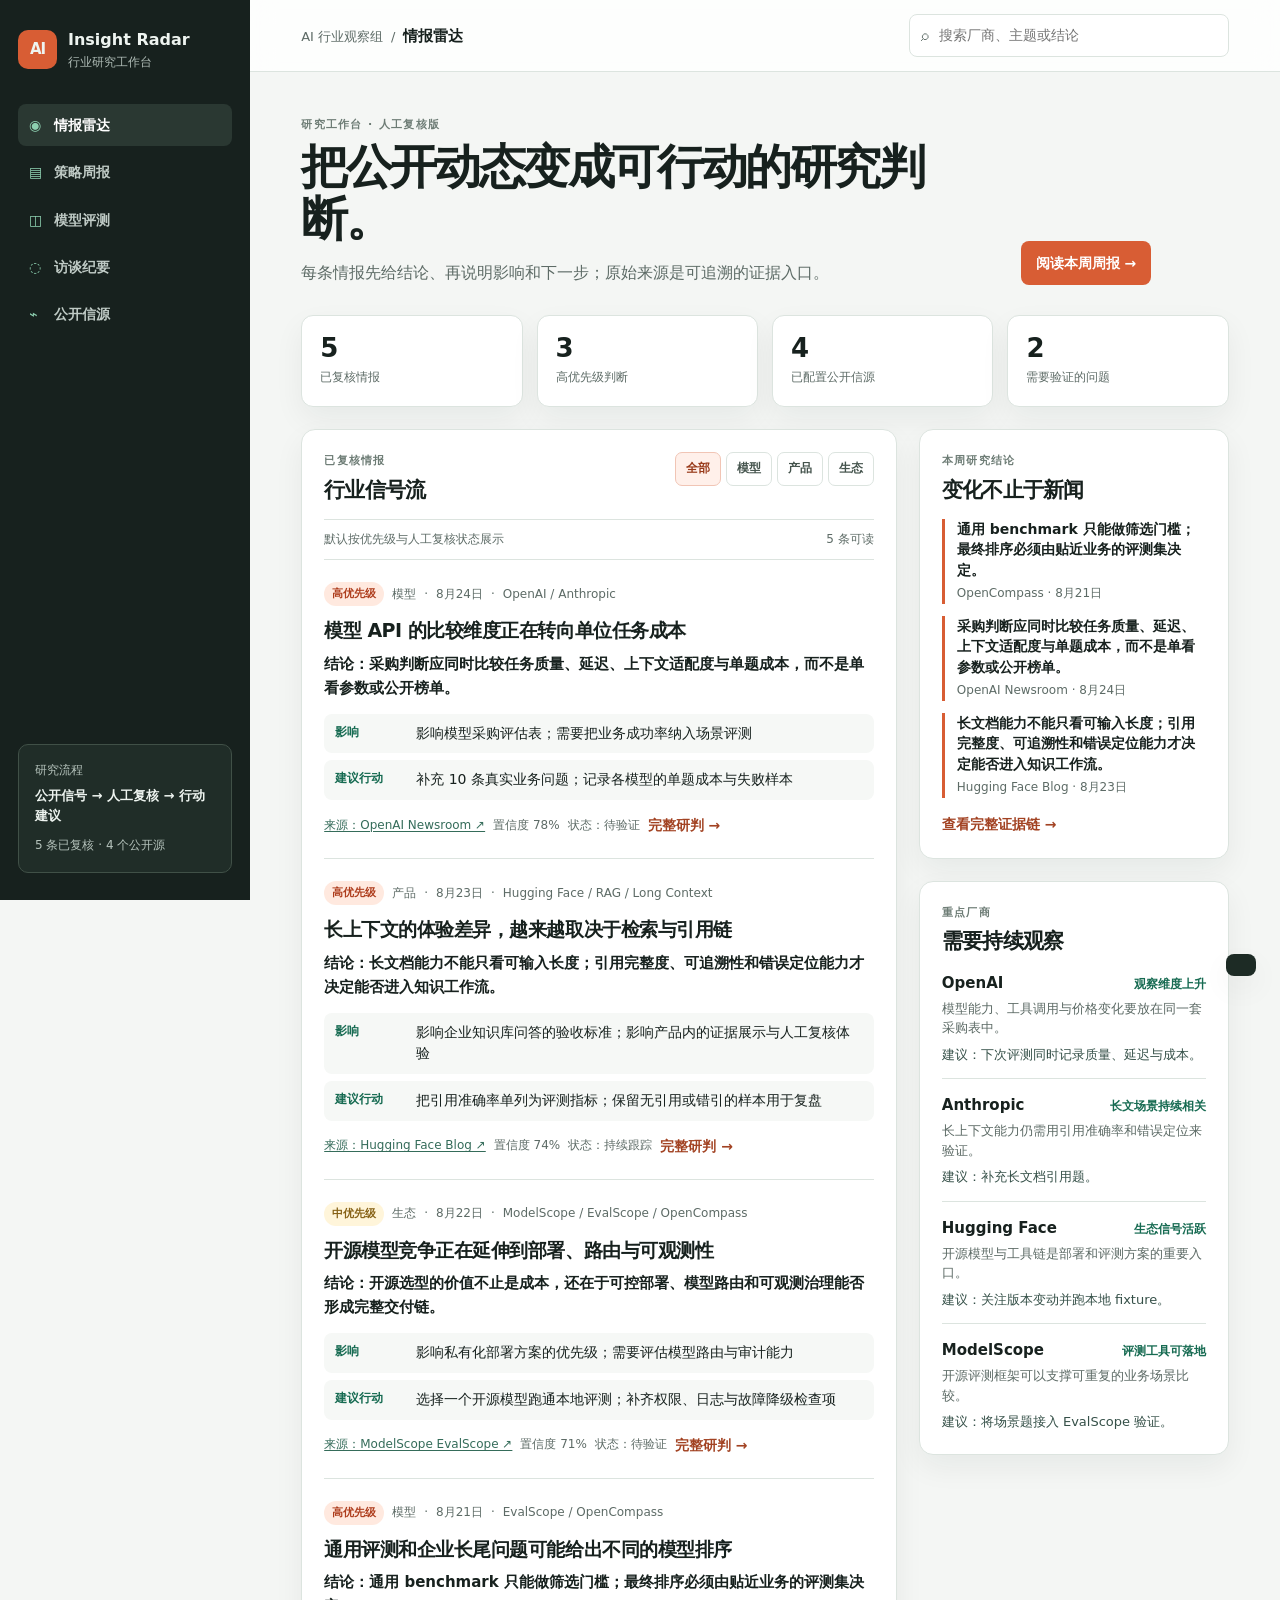
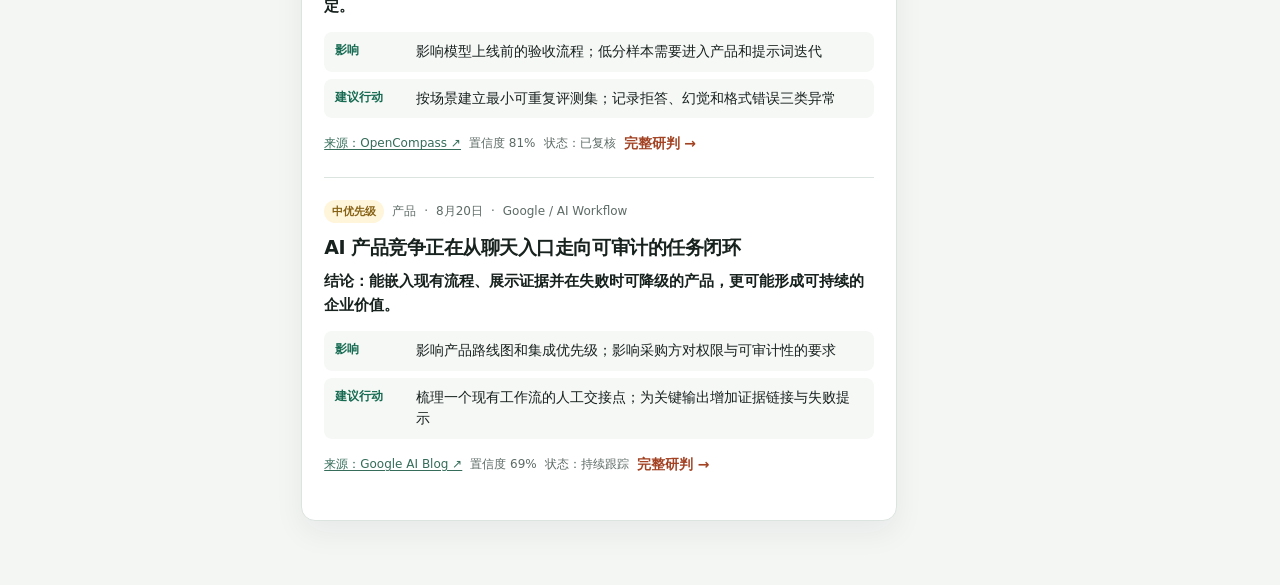
==== index.html @ 72984b54 "feat: add budget-capped DeepSeek evaluation pipeline" ====
<!doctype html>
<html lang="zh-CN">
  <head>
    <meta charset="UTF-8" />
    <meta name="viewport" content="width=device-width, initial-scale=1.0" />
    <meta name="description" content="AI Insight Radar：可追溯的 AI 行业研究工作台" />
    <title>AI Insight Radar · 研究工作台</title>
    <link rel="stylesheet" href="styles.css" />
  </head>
  <body>
    <div class="shell">
      <aside class="sidebar" aria-label="工作台导航">
        <a class="brand" href="#radar"><span class="brand-mark">AI</span><span><strong>Insight Radar</strong><small>行业研究工作台</small></span></a>
        <nav>
          <a class="nav-link is-active" href="#radar" data-view="radar"><span>◉</span>情报雷达</a>
          <a class="nav-link" href="#report" data-view="report"><span>▤</span>策略周报</a>
          <a class="nav-link" href="#eval" data-view="eval"><span>◫</span>模型评测</a>
          <a class="nav-link" href="#interview" data-view="interview"><span>◌</span>访谈纪要</a>
          <a class="nav-link" href="#sources" data-view="sources"><span>⌁</span>公开信源</a>
        </nav>
        <section class="pipeline-card"><p>研究流程</p><strong>公开信号 → 人工复核 → 行动建议</strong><span id="pipeline-status">读取本地数据中…</span></section>
      </aside>
      <main>
        <header class="topbar"><div><span class="muted">AI 行业观察组</span><span class="dot">/</span><strong id="crumb">情报雷达</strong></div><label class="search"><span>⌕</span><input id="global-search" type="search" placeholder="搜索厂商、主题或结论" /></label></header>
        <section class="view is-visible" id="radar-view">
          <div class="hero"><div><p class="eyebrow">研究工作台 · 人工复核版</p><h1>把公开动态变成可行动的研究判断。</h1><p class="lead">每条情报先给结论、再说明影响和下一步；原始来源是可追溯的证据入口。</p></div><a class="button primary" href="#report" data-view="report">阅读本周周报 <span>→</span></a></div>
          <div class="metrics" id="metrics" aria-label="情报概览"></div>
          <div class="workbench"><section class="panel signal-panel"><div class="panel-heading signal-heading"><div><p class="eyebrow">已复核情报</p><h2>行业信号流</h2></div><div class="filters" id="filters" aria-label="情报分类筛选"><button class="filter is-selected" data-filter="全部">全部</button><button class="filter" data-filter="模型">模型</button><button class="filter" data-filter="产品">产品</button><button class="filter" data-filter="生态">生态</button></div></div><div class="list-context"><span>默认按优先级与人工复核状态展示</span><span id="signal-count"></span></div><div id="signal-list" class="signal-list" aria-live="polite"></div></section><aside class="rail"><section class="panel"><div class="panel-heading"><div><p class="eyebrow">本周研究结论</p><h2>变化不止于新闻</h2></div></div><div id="weekly-preview" class="weekly-preview"></div><a class="text-link" href="#report" data-view="report">查看完整证据链 →</a></section><section class="panel"><div class="panel-heading"><div><p class="eyebrow">重点厂商</p><h2>需要持续观察</h2></div></div><div id="vendor-list" class="vendor-list"></div></section></aside></div>
        </section>
        <section class="view" id="report-view"><div class="page-title"><p class="eyebrow">策略周报 · 自动从已复核信号生成</p><h1>AI 行业策略周报</h1><p class="lead">结论、证据和下周行动严格对应；这不是自动发布的新闻摘要。</p></div><div class="report-layout"><article class="panel report-main"><div class="panel-heading"><div><p class="eyebrow">三个核心判断</p><h2>本周需要做的取舍</h2></div></div><div id="report-judgements"></div></article><aside class="report-side"><section class="panel"><p class="eyebrow">下周行动清单</p><ul class="check-list" id="report-actions"></ul></section><section class="panel"><p class="eyebrow">数据边界</p><p class="body-copy">仅保留公开页面的标题、日期、链接和必要短摘要；正式判断必须由人工复核。</p><a class="text-link" href="#sources" data-view="sources">查看信源与刷新方法 →</a></section></aside></div></section>
        <section class="view" id="eval-view"><div class="page-title"><p class="eyebrow">真实 API 评测台</p><h1>用公开场景比较质量、延迟和成本</h1><p class="lead">同一厂商的模型/思考配置比较；每个指标都来自可复跑的 DeepSeek API 运行，而不是排行榜。</p></div><div class="notice" id="eval-notice"><strong>尚未运行真实评测</strong><span>评测只在本机读取 <code>DEEPSEEK_API_KEY</code>；不会上传或保存 Key。</span></div><section class="panel table-panel"><div class="panel-heading"><div><p class="eyebrow" id="eval-run-meta">公开合成题 · 30 题 · 3 组配置</p><h2>DeepSeek 配置比较</h2></div><span class="tag neutral">人工复核待完成</span></div><div class="table-wrap"><table><thead><tr><th>配置</th><th>质量</th><th>引用命中</th><th>JSON 合法</th><th>延迟 p50 / p95</th><th>成本</th><th>失败率</th></tr></thead><tbody id="eval-body"></tbody></table></div></section></section>
        <section class="view" id="interview-view"><div class="page-title"><p class="eyebrow">访谈纪要</p><h1>把授权转写整理成可验证的观点</h1><p class="lead">本页为结构化模板，不包含或伪造真实专家访谈。</p></div><section class="panel interview-template"><div class="notice"><strong>模拟输入</strong><span>以下内容只演示字段结构；真实访谈须取得授权并保留原始转写。</span></div><div class="note-grid"><div><p class="eyebrow">背景</p><h2>企业 AI 采购决策：从能力比较到交付确定性</h2><p class="body-copy">访谈对象、时间与原文在正式使用时必须可追溯。</p></div><div><p class="eyebrow">关键观点</p><ul><li>把数据治理、权限审计与模型能力一起评估。</li><li>用可复现的业务评测替代一次性演示。</li></ul></div><div><p class="eyebrow">待验证问题</p><ul><li>长尾问题的人工兜底率是多少？</li><li>不同模型路由后的成本变化如何？</li></ul></div><div><p class="eyebrow">行动项</p><ul class="check-list"><li>补充 10 条已授权业务问题</li><li>记录异常样本与人工判断</li></ul></div></div></section></section>
        <section class="view" id="sources-view"><div class="page-title"><p class="eyebrow">无密钥公开信源</p><h1>来源不是装饰，是研究证据。</h1><p class="lead">手动运行采集脚本后，条目先进入待复核收件箱，不会自动变成结论。</p></div><div class="notice"><strong>人工复核流程</strong><span>sources.json → inbox.json → 事实核对与补充结论 → signals.json</span></div><div id="source-catalog" class="source-grid"></div><section class="panel source-howto"><p class="eyebrow">手动刷新</p><code>python scripts/collect_public_sources.py</code><p class="body-copy">脚本只读取 RSS/Atom 公开元数据；网络或个别来源失败时会保留已有收件箱并生成报告。</p></section></section>
      </main>
    </div>
    <div class="toast" id="toast" role="status" aria-live="polite"></div>
    <script src="app.js"></script>
  </body>
</html>
---- styles.css ----
:root{--ink:#17211e;--muted:#5d6b66;--line:#dce4df;--page:#f4f6f4;--card:#fff;--accent:#d85d34;--accent-soft:#fff0ea;--green:#176b52;--green-soft:#e8f5ef;--shadow:0 12px 30px rgba(25,39,31,.06)}
*{box-sizing:border-box}html{scroll-behavior:smooth}body{margin:0;color:var(--ink);background:var(--page);font-family:Inter,"Microsoft YaHei",system-ui,sans-serif;font-size:15px;line-height:1.6}.shell{min-height:100vh;display:grid;grid-template-columns:250px minmax(0,1fr)}.sidebar{background:#17211e;color:#eef4f0;padding:27px 18px;display:flex;flex-direction:column;gap:32px;position:sticky;top:0;height:100vh}.brand{display:flex;align-items:center;gap:11px;color:inherit;text-decoration:none}.brand-mark{width:39px;height:39px;display:grid;place-items:center;border-radius:10px;background:var(--accent);font-weight:800;letter-spacing:-1px}.brand strong,.brand small{display:block}.brand strong{font-size:16px}.brand small{font-size:12px;color:#aebbb5}.sidebar nav{display:grid;gap:5px}.nav-link{color:#bfcac5;text-decoration:none;border-radius:8px;padding:10px 11px;font-size:14px;font-weight:650}.nav-link span{display:inline-block;width:25px;color:#8dd0b0}.nav-link:hover,.nav-link.is-active{color:#fff;background:#2a3832}.pipeline-card{margin-top:auto;padding:16px;border:1px solid #405047;border-radius:10px;background:#202d28}.pipeline-card p,.pipeline-card span{margin:0;color:#b5c3bc;font-size:12px}.pipeline-card strong{display:block;font-size:13px;line-height:1.55;margin:6px 0}.topbar{height:72px;padding:0 clamp(22px,4vw,58px);border-bottom:1px solid var(--line);background:rgba(255,255,255,.82);backdrop-filter:blur(12px);display:flex;justify-content:space-between;align-items:center;gap:20px;position:sticky;top:0;z-index:5}.muted,.dot{font-size:13px;color:var(--muted)}.dot{padding:0 8px}.search{display:flex;align-items:center;gap:8px;width:min(320px,42vw);padding:8px 11px;border:1px solid var(--line);border-radius:8px;background:#fff;color:var(--muted)}.search input{border:0;outline:0;width:100%;font:inherit;font-size:14px}.view{display:none;max-width:1440px;padding:44px clamp(22px,4vw,58px) 64px;margin:auto}.view.is-visible{display:block}.hero,.page-title{max-width:850px}.hero{display:flex;justify-content:space-between;align-items:end;gap:28px;margin-bottom:30px}.eyebrow{font-size:11px;font-weight:800;letter-spacing:.12em;text-transform:uppercase;color:#6d7c75;margin:0 0 7px}.hero h1,.page-title h1{margin:0;letter-spacing:-.055em;font-size:clamp(30px,4vw,47px);line-height:1.12}.lead{color:var(--muted);font-size:16px;margin:14px 0 0;max-width:720px}.button{white-space:nowrap;padding:11px 15px;border-radius:8px;font-size:14px;font-weight:750;text-decoration:none}.primary{color:#fff;background:var(--accent)}.metrics{display:grid;grid-template-columns:repeat(4,1fr);gap:14px;margin-bottom:22px}.metric{padding:18px;background:var(--card);border:1px solid var(--line);border-radius:12px;box-shadow:var(--shadow)}.metric strong{display:block;font-size:26px;line-height:1.15;letter-spacing:-.05em}.metric span{font-size:12px;color:var(--muted)}.workbench{display:grid;grid-template-columns:minmax(0,1.55fr) minmax(310px,.75fr);gap:22px}.panel{background:var(--card);border:1px solid var(--line);border-radius:14px;box-shadow:var(--shadow);padding:22px}.panel-heading{display:flex;justify-content:space-between;align-items:flex-start;gap:14px;margin-bottom:16px}.panel-heading h2{font-size:21px;line-height:1.25;letter-spacing:-.035em;margin:0}.filters{display:flex;gap:5px;flex-wrap:wrap}.filter{cursor:pointer;border:1px solid var(--line);background:#fff;color:#44534c;border-radius:7px;padding:6px 10px;font:inherit;font-size:12px;font-weight:700}.filter.is-selected{color:#993b1b;background:var(--accent-soft);border-color:#f1c5b5}.list-context{display:flex;justify-content:space-between;gap:12px;border-top:1px solid var(--line);border-bottom:1px solid var(--line);padding:10px 0;color:var(--muted);font-size:12px}.signal-list{display:grid}.signal{padding:22px 0;border-bottom:1px solid var(--line)}.signal:last-child{border-bottom:0}.signal-top,.signal-footer{display:flex;align-items:center;flex-wrap:wrap;gap:8px;font-size:12px;color:var(--muted)}.signal h3{font-size:19px;line-height:1.4;letter-spacing:-.025em;margin:11px 0 8px}.signal h3 a{color:inherit;text-decoration:none}.signal h3 a:hover,.text-link:hover{color:var(--accent)}.signal-conclusion{font-weight:700;font-size:15px;margin:0 0 14px}.signal-detail-row{display:grid;grid-template-columns:72px 1fr;gap:9px;padding:9px 11px;margin:7px 0;border-radius:8px;background:#f6f8f6;font-size:14px;line-height:1.55}.signal-detail-row strong{font-size:12px;color:var(--green)}.signal-footer{margin-top:14px}.source-link{color:#356c5a;text-decoration:underline;text-underline-offset:2px}.tag{border-radius:999px;padding:3px 8px;font-size:11px;font-weight:750}.high{background:#ffe9df;color:#ae3d1d}.medium{background:#fff5da;color:#866115}.low{background:#e9f3ee;color:#356c5a}.neutral{background:#edf0ef;color:#53615b}.rail{display:grid;gap:22px;align-content:start}.weekly-preview{display:grid;gap:12px;margin-bottom:14px}.weekly-preview article{padding-left:12px;border-left:3px solid var(--accent)}.weekly-preview strong{display:block;font-size:14px;line-height:1.45}.weekly-preview span{font-size:12px;color:var(--muted)}.text-link{font-size:14px;font-weight:700;color:#a24222;text-decoration:none}.vendor-list{display:grid;gap:14px}.vendor{padding-bottom:14px;border-bottom:1px solid var(--line)}.vendor:last-child{border-bottom:0;padding-bottom:0}.vendor-top{display:flex;align-items:baseline;justify-content:space-between;gap:12px}.vendor strong{font-size:15px}.vendor .trend{font-size:12px;color:var(--green);font-weight:750}.vendor p{font-size:13px;color:var(--muted);margin:4px 0 7px;line-height:1.5}.vendor .action{font-size:13px;color:#355048;margin:0}.report-layout{display:grid;grid-template-columns:minmax(0,1.4fr) minmax(280px,.6fr);gap:22px;margin-top:28px}.report-side{display:grid;gap:22px;align-content:start}.judgement{padding:19px 0;border-bottom:1px solid var(--line)}.judgement:last-child{border-bottom:0}.judgement h3{font-size:18px;margin:0 0 6px;line-height:1.4}.judgement p{margin:0 0 10px;color:#45534d}.evidence{font-size:12px;color:var(--muted)}.evidence a{color:#356c5a}.notice{margin:26px 0;padding:13px 15px;background:#fff6e9;border:1px solid #f0ddb8;border-radius:9px;font-size:14px;color:#5f502d;display:flex;gap:10px;flex-wrap:wrap}.notice strong{color:#8b5c17}.table-panel{margin-top:26px}.table-wrap{overflow:auto}table{border-collapse:collapse;width:100%;min-width:720px;font-size:14px}th,td{text-align:left;padding:13px 10px;border-bottom:1px solid var(--line)}th{color:var(--muted);font-size:12px}.recommendation{font-size:12px;font-weight:750;color:#356c5a}.interview-template{margin-top:28px}.note-grid{display:grid;grid-template-columns:repeat(2,1fr);gap:20px}.note-grid>div{padding:10px 0}.note-grid h2{font-size:20px;line-height:1.35;margin:0}.note-grid ul{margin:0;padding-left:20px;font-size:14px}.source-grid{display:grid;grid-template-columns:repeat(3,1fr);gap:16px;margin-top:26px}.source-card h2{font-size:18px;margin:0 0 4px}.source-card p{font-size:14px;color:var(--muted);margin:0 0 12px}.source-card a{font-size:13px}.source-howto{margin-top:18px}.source-howto code{display:block;padding:12px;border-radius:7px;color:#d75f36;background:#1e2b26;font-size:13px;overflow:auto}.body-copy{font-size:14px;color:var(--muted)}.check-list{padding:0;margin:0;list-style:none}.check-list li{padding:9px 0 9px 24px;border-bottom:1px solid var(--line);font-size:14px}.check-list li:before{content:"✓";color:var(--green);font-weight:900;margin-left:-24px;margin-right:10px}.empty{padding:34px 5px;text-align:center;color:var(--muted)}.toast{position:fixed;right:24px;bottom:24px;transform:translateY(100px);transition:.2s;background:#1d2b25;color:#fff;padding:11px 15px;border-radius:8px;font-size:14px;box-shadow:var(--shadow)}.toast.is-visible{transform:none}
@media(max-width:1000px){.shell{grid-template-columns:205px minmax(0,1fr)}.workbench,.report-layout{grid-template-columns:1fr}.rail{grid-template-columns:repeat(2,1fr)}.source-grid{grid-template-columns:repeat(2,1fr)}}
@media(max-width:720px){.shell{display:block}.sidebar{height:auto;position:static;padding:16px;gap:15px}.sidebar nav{display:flex;overflow:auto;gap:5px}.nav-link{white-space:nowrap;padding:8px 9px}.pipeline-card{display:none}.topbar{height:auto;padding:12px 16px;align-items:flex-start;flex-direction:column;gap:9px}.search{width:100%}.view{padding:30px 16px 42px}.hero{display:block}.hero .button{display:inline-block;margin-top:20px}.metrics{grid-template-columns:repeat(2,1fr)}.metric{padding:14px}.workbench{gap:16px}.panel{padding:17px}.rail{grid-template-columns:1fr;gap:16px}.signal-detail-row{grid-template-columns:62px 1fr}.signal h3{font-size:18px}.source-grid,.note-grid{grid-template-columns:1fr}.report-layout{gap:16px}.panel-heading{display:block}.filters{margin-top:12px}.list-context{align-items:flex-start}.page-title h1{font-size:32px}}
.detail-page{max-width:940px;margin:auto;padding:46px 24px 70px}.detail-card{margin-top:20px;padding:clamp(22px,5vw,48px);background:#fff;border:1px solid var(--line);border-radius:16px;box-shadow:var(--shadow)}.detail-top{display:flex;gap:10px;align-items:center;flex-wrap:wrap;color:var(--muted);font-size:13px}.detail-card h1{font-size:clamp(30px,5vw,48px);letter-spacing:-.055em;line-height:1.15;margin:12px 0 32px}.detail-card h2{font-size:18px;margin:28px 0 7px}.detail-card p{font-size:15px}.detail-conclusion{font-size:18px!important;font-weight:750;line-height:1.7}.detail-grid{display:grid;grid-template-columns:1fr 1fr;gap:25px}.detail-card ul{padding-left:20px}.detail-card li{margin:7px 0}.evidence-list{display:grid;gap:10px}.evidence-list article{padding:12px;border-radius:8px;background:#f6f8f6}.evidence-list a{font-weight:750;color:#356c5a}.evidence-list p,.source-note{margin:5px 0 0!important;color:var(--muted);font-size:13px!important}.detail-nav{display:flex;justify-content:space-between;gap:12px;margin-top:20px}.detail-nav .button{background:#fff;color:#43524c;border:1px solid var(--line)}
@media(max-width:720px){.detail-page{padding:30px 16px 42px}.detail-grid{grid-template-columns:1fr}.detail-card h1{font-size:32px}}
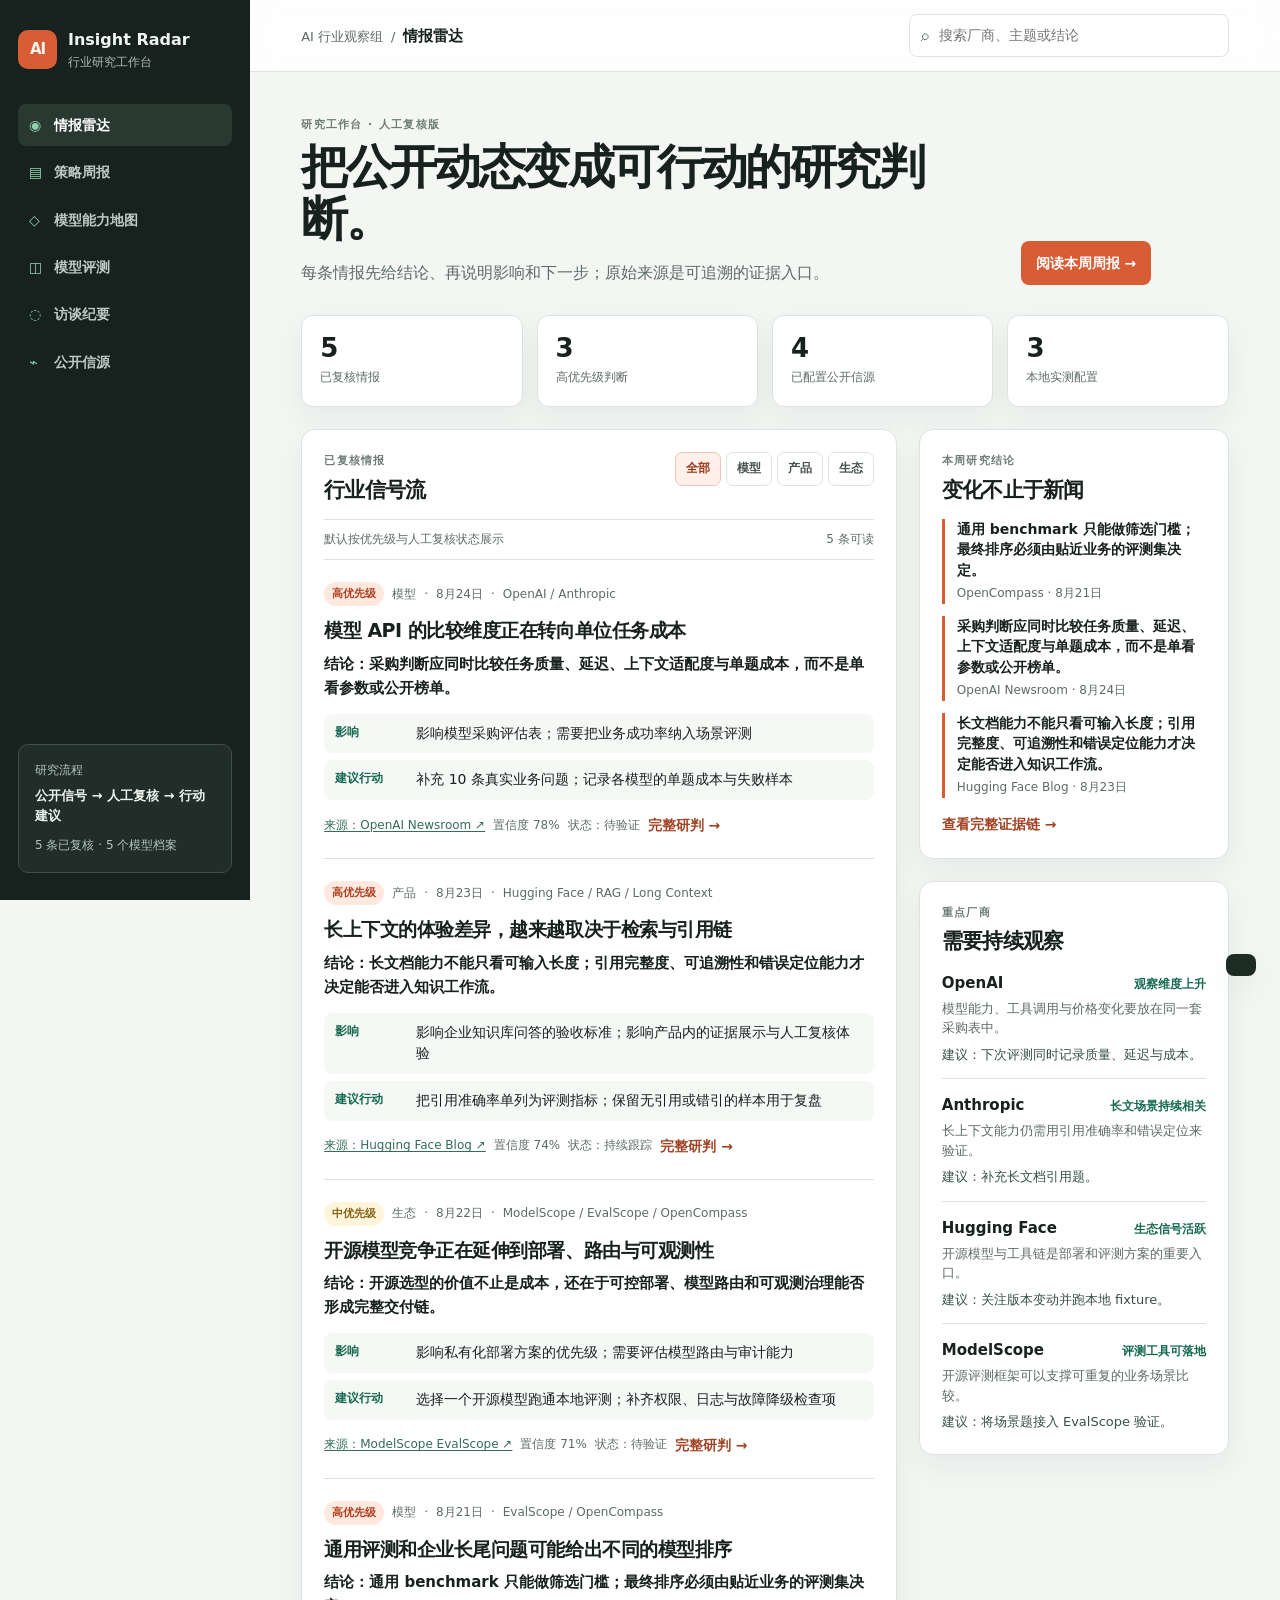
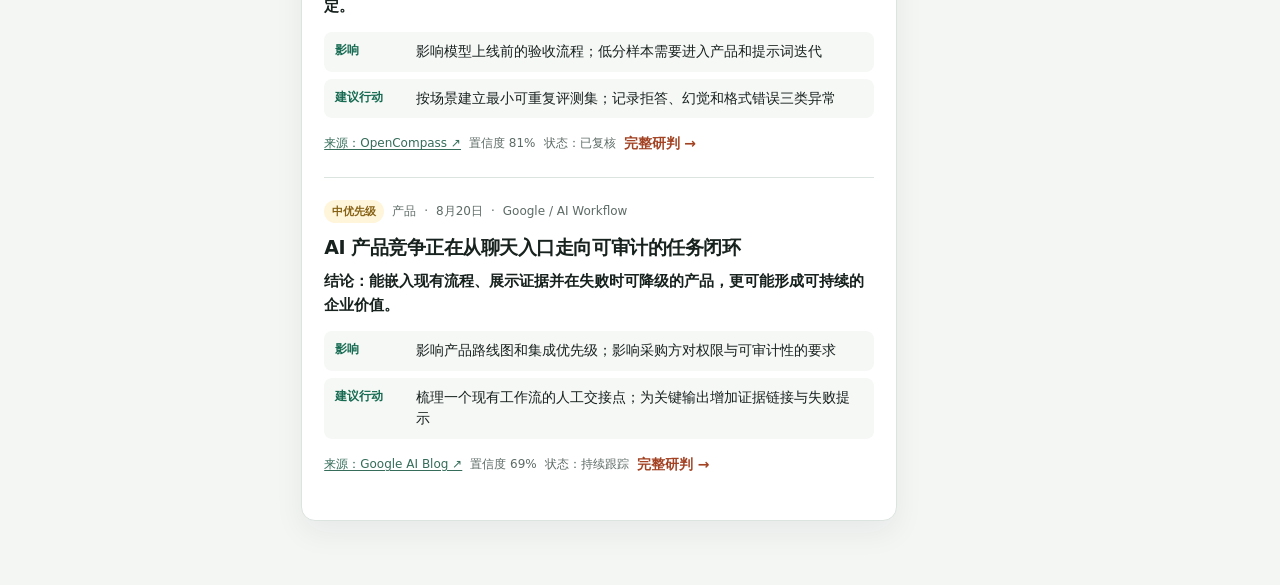
==== commit bdc86e63: "feat: add model capability map and evidence layers" ====
--- a/index.html
+++ b/index.html
@@ -14,6 +14,7 @@
         <nav>
           <a class="nav-link is-active" href="#radar" data-view="radar"><span>◉</span>情报雷达</a>
           <a class="nav-link" href="#report" data-view="report"><span>▤</span>策略周报</a>
+          <a class="nav-link" href="#map" data-view="map"><span>◇</span>模型能力地图</a>
           <a class="nav-link" href="#eval" data-view="eval"><span>◫</span>模型评测</a>
           <a class="nav-link" href="#interview" data-view="interview"><span>◌</span>访谈纪要</a>
           <a class="nav-link" href="#sources" data-view="sources"><span>⌁</span>公开信源</a>
@@ -27,8 +28,9 @@
           <div class="metrics" id="metrics" aria-label="情报概览"></div>
           <div class="workbench"><section class="panel signal-panel"><div class="panel-heading signal-heading"><div><p class="eyebrow">已复核情报</p><h2>行业信号流</h2></div><div class="filters" id="filters" aria-label="情报分类筛选"><button class="filter is-selected" data-filter="全部">全部</button><button class="filter" data-filter="模型">模型</button><button class="filter" data-filter="产品">产品</button><button class="filter" data-filter="生态">生态</button></div></div><div class="list-context"><span>默认按优先级与人工复核状态展示</span><span id="signal-count"></span></div><div id="signal-list" class="signal-list" aria-live="polite"></div></section><aside class="rail"><section class="panel"><div class="panel-heading"><div><p class="eyebrow">本周研究结论</p><h2>变化不止于新闻</h2></div></div><div id="weekly-preview" class="weekly-preview"></div><a class="text-link" href="#report" data-view="report">查看完整证据链 →</a></section><section class="panel"><div class="panel-heading"><div><p class="eyebrow">重点厂商</p><h2>需要持续观察</h2></div></div><div id="vendor-list" class="vendor-list"></div></section></aside></div>
         </section>
-        <section class="view" id="report-view"><div class="page-title"><p class="eyebrow">策略周报 · 自动从已复核信号生成</p><h1>AI 行业策略周报</h1><p class="lead">结论、证据和下周行动严格对应；这不是自动发布的新闻摘要。</p></div><div class="report-layout"><article class="panel report-main"><div class="panel-heading"><div><p class="eyebrow">三个核心判断</p><h2>本周需要做的取舍</h2></div></div><div id="report-judgements"></div></article><aside class="report-side"><section class="panel"><p class="eyebrow">下周行动清单</p><ul class="check-list" id="report-actions"></ul></section><section class="panel"><p class="eyebrow">数据边界</p><p class="body-copy">仅保留公开页面的标题、日期、链接和必要短摘要；正式判断必须由人工复核。</p><a class="text-link" href="#sources" data-view="sources">查看信源与刷新方法 →</a></section></aside></div></section>
-        <section class="view" id="eval-view"><div class="page-title"><p class="eyebrow">真实 API 评测台</p><h1>用公开场景比较质量、延迟和成本</h1><p class="lead">同一厂商的模型/思考配置比较；每个指标都来自可复跑的 DeepSeek API 运行，而不是排行榜。</p></div><div class="notice" id="eval-notice"><strong>尚未运行真实评测</strong><span>评测只在本机读取 <code>DEEPSEEK_API_KEY</code>；不会上传或保存 Key。</span></div><section class="panel table-panel"><div class="panel-heading"><div><p class="eyebrow" id="eval-run-meta">公开合成题 · 30 题 · 3 组配置</p><h2>DeepSeek 配置比较</h2></div><span class="tag neutral">人工复核待完成</span></div><div class="table-wrap"><table><thead><tr><th>配置</th><th>质量</th><th>引用命中</th><th>JSON 合法</th><th>延迟 p50 / p95</th><th>成本</th><th>失败率</th></tr></thead><tbody id="eval-body"></tbody></table></div></section></section>
+        <section class="view" id="report-view"><div class="page-title"><p class="eyebrow">策略周报 · 自动从已复核信号生成</p><h1>AI 行业策略周报</h1><p class="lead">结论、证据和下周行动严格对应；这不是自动发布的新闻摘要。</p></div><div class="report-layout"><article class="panel report-main"><div class="panel-heading"><div><p class="eyebrow">三个核心判断</p><h2>本周需要做的取舍</h2></div></div><div id="report-judgements"></div></article><aside class="report-side"><section class="panel"><p class="eyebrow">模型观察</p><div id="model-observation" class="model-observation"></div><a class="text-link" href="#map" data-view="map">查看能力地图 →</a></section><section class="panel"><p class="eyebrow">下周行动清单</p><ul class="check-list" id="report-actions"></ul></section><section class="panel"><p class="eyebrow">数据边界</p><p class="body-copy">仅保留公开页面的标题、日期、链接和必要短摘要；正式判断必须由人工复核。</p><a class="text-link" href="#sources" data-view="sources">查看信源与刷新方法 →</a></section></aside></div></section>
+        <section class="view" id="map-view"><div class="page-title"><p class="eyebrow">模型能力地图 · 双层证据</p><h1>先区分证据，再比较模型。</h1><p class="lead">本地实测与公开资料不进入同一排行榜：前者回答“在这套场景中表现如何”，后者回答“厂商公开定位是什么”。</p></div><div class="notice"><strong>证据边界</strong><span>深色“本地实测”标签来自本项目真实 API 运行；“官方资料”仅作能力定位，未在本项目复测。</span></div><section class="panel map-filter-panel"><div class="panel-heading"><div><p class="eyebrow">筛选模型档案</p><h2>国内外模型与证据层</h2></div></div><div class="map-filters" id="model-filters"><div><span>地区</span><button class="filter is-selected" data-model-region="全部">全部</button><button class="filter" data-model-region="国内">国内</button><button class="filter" data-model-region="海外">海外</button></div><div><span>证据</span><button class="filter is-selected" data-evidence-filter="全部">全部</button><button class="filter" data-evidence-filter="local">本地实测</button><button class="filter" data-evidence-filter="official">官方资料</button></div></div><div id="model-cards" class="model-cards" aria-live="polite"></div></section><section class="map-grid"><article class="panel"><div class="panel-heading"><div><p class="eyebrow">本地实测 · 可直接比较</p><h2>业务场景对比</h2></div><span class="tag neutral">同题集、同运行边界</span></div><div class="table-wrap"><table><thead><tr><th>配置</th><th>知识问答</th><th>长文总结</th><th>结构化抽取</th><th>延迟 P50/P95</th><th>成本</th><th>建议使用场景</th></tr></thead><tbody id="scenario-compare"></tbody></table></div></article><aside class="panel"><p class="eyebrow">体验差距分析</p><h2>从指标定位体验问题</h2><div id="gap-analysis" class="gap-analysis"></div></aside></section><section class="map-grid review-grid"><article class="panel"><div class="panel-heading"><div><p class="eyebrow">人工抽样复核</p><h2>模型样本检查队列</h2></div><span class="tag neutral" id="model-review-status">待复核</span></div><p class="body-copy">每个样本需记录事实性、完整性、引用正确性、结构化可用性和问题类型；不保存模型思考过程。</p><div id="model-review-list" class="review-list"></div></article><aside class="panel"><p class="eyebrow">后端接入路线</p><h2>不复制源码，保留可替换接口</h2><p class="body-copy">EvalScope 可作为 OpenAI 兼容 API 的标准评测/性能后端；Promptfoo 预留给后续 Agent/RAG 回归测试。</p><a class="text-link" href="https://github.com/modelscope/evalscope" target="_blank" rel="noreferrer">EvalScope · Apache-2.0 ↗</a><br><a class="text-link" href="https://github.com/promptfoo/promptfoo" target="_blank" rel="noreferrer">Promptfoo · MIT ↗</a></aside></section></section>
+        <section class="view" id="eval-view"><div class="page-title"><p class="eyebrow">真实 API 评测台</p><h1>用公开场景比较质量、延迟和成本</h1><p class="lead">同一厂商的模型/思考配置比较；每个指标都来自可复跑的 DeepSeek API 运行，而不是排行榜。</p></div><div class="notice" id="eval-notice"><strong>尚未运行真实评测</strong><span>评测只在本机读取 <code>DEEPSEEK_API_KEY</code>；不会上传或保存 Key。</span></div><section class="panel table-panel"><div class="panel-heading"><div><p class="eyebrow" id="eval-run-meta">公开合成题 · 30 题 · 3 组配置</p><h2>DeepSeek 配置比较</h2></div><span class="tag neutral" id="eval-review-state">人工复核待完成</span></div><div class="table-wrap"><table><thead><tr><th>配置</th><th>质量</th><th>引用命中</th><th>JSON 合法</th><th>延迟 p50 / p95</th><th>成本</th><th>失败率</th></tr></thead><tbody id="eval-body"></tbody></table></div></section><section class="eval-followup" id="eval-followup" aria-live="polite"></section></section>
         <section class="view" id="interview-view"><div class="page-title"><p class="eyebrow">访谈纪要</p><h1>把授权转写整理成可验证的观点</h1><p class="lead">本页为结构化模板，不包含或伪造真实专家访谈。</p></div><section class="panel interview-template"><div class="notice"><strong>模拟输入</strong><span>以下内容只演示字段结构；真实访谈须取得授权并保留原始转写。</span></div><div class="note-grid"><div><p class="eyebrow">背景</p><h2>企业 AI 采购决策：从能力比较到交付确定性</h2><p class="body-copy">访谈对象、时间与原文在正式使用时必须可追溯。</p></div><div><p class="eyebrow">关键观点</p><ul><li>把数据治理、权限审计与模型能力一起评估。</li><li>用可复现的业务评测替代一次性演示。</li></ul></div><div><p class="eyebrow">待验证问题</p><ul><li>长尾问题的人工兜底率是多少？</li><li>不同模型路由后的成本变化如何？</li></ul></div><div><p class="eyebrow">行动项</p><ul class="check-list"><li>补充 10 条已授权业务问题</li><li>记录异常样本与人工判断</li></ul></div></div></section></section>
         <section class="view" id="sources-view"><div class="page-title"><p class="eyebrow">无密钥公开信源</p><h1>来源不是装饰，是研究证据。</h1><p class="lead">手动运行采集脚本后，条目先进入待复核收件箱，不会自动变成结论。</p></div><div class="notice"><strong>人工复核流程</strong><span>sources.json → inbox.json → 事实核对与补充结论 → signals.json</span></div><div id="source-catalog" class="source-grid"></div><section class="panel source-howto"><p class="eyebrow">手动刷新</p><code>python scripts/collect_public_sources.py</code><p class="body-copy">脚本只读取 RSS/Atom 公开元数据；网络或个别来源失败时会保留已有收件箱并生成报告。</p></section></section>
       </main>
--- a/styles.css
+++ b/styles.css
@@ -1,6 +1,10 @@
 :root{--ink:#17211e;--muted:#5d6b66;--line:#dce4df;--page:#f4f6f4;--card:#fff;--accent:#d85d34;--accent-soft:#fff0ea;--green:#176b52;--green-soft:#e8f5ef;--shadow:0 12px 30px rgba(25,39,31,.06)}
 *{box-sizing:border-box}html{scroll-behavior:smooth}body{margin:0;color:var(--ink);background:var(--page);font-family:Inter,"Microsoft YaHei",system-ui,sans-serif;font-size:15px;line-height:1.6}.shell{min-height:100vh;display:grid;grid-template-columns:250px minmax(0,1fr)}.sidebar{background:#17211e;color:#eef4f0;padding:27px 18px;display:flex;flex-direction:column;gap:32px;position:sticky;top:0;height:100vh}.brand{display:flex;align-items:center;gap:11px;color:inherit;text-decoration:none}.brand-mark{width:39px;height:39px;display:grid;place-items:center;border-radius:10px;background:var(--accent);font-weight:800;letter-spacing:-1px}.brand strong,.brand small{display:block}.brand strong{font-size:16px}.brand small{font-size:12px;color:#aebbb5}.sidebar nav{display:grid;gap:5px}.nav-link{color:#bfcac5;text-decoration:none;border-radius:8px;padding:10px 11px;font-size:14px;font-weight:650}.nav-link span{display:inline-block;width:25px;color:#8dd0b0}.nav-link:hover,.nav-link.is-active{color:#fff;background:#2a3832}.pipeline-card{margin-top:auto;padding:16px;border:1px solid #405047;border-radius:10px;background:#202d28}.pipeline-card p,.pipeline-card span{margin:0;color:#b5c3bc;font-size:12px}.pipeline-card strong{display:block;font-size:13px;line-height:1.55;margin:6px 0}.topbar{height:72px;padding:0 clamp(22px,4vw,58px);border-bottom:1px solid var(--line);background:rgba(255,255,255,.82);backdrop-filter:blur(12px);display:flex;justify-content:space-between;align-items:center;gap:20px;position:sticky;top:0;z-index:5}.muted,.dot{font-size:13px;color:var(--muted)}.dot{padding:0 8px}.search{display:flex;align-items:center;gap:8px;width:min(320px,42vw);padding:8px 11px;border:1px solid var(--line);border-radius:8px;background:#fff;color:var(--muted)}.search input{border:0;outline:0;width:100%;font:inherit;font-size:14px}.view{display:none;max-width:1440px;padding:44px clamp(22px,4vw,58px) 64px;margin:auto}.view.is-visible{display:block}.hero,.page-title{max-width:850px}.hero{display:flex;justify-content:space-between;align-items:end;gap:28px;margin-bottom:30px}.eyebrow{font-size:11px;font-weight:800;letter-spacing:.12em;text-transform:uppercase;color:#6d7c75;margin:0 0 7px}.hero h1,.page-title h1{margin:0;letter-spacing:-.055em;font-size:clamp(30px,4vw,47px);line-height:1.12}.lead{color:var(--muted);font-size:16px;margin:14px 0 0;max-width:720px}.button{white-space:nowrap;padding:11px 15px;border-radius:8px;font-size:14px;font-weight:750;text-decoration:none}.primary{color:#fff;background:var(--accent)}.metrics{display:grid;grid-template-columns:repeat(4,1fr);gap:14px;margin-bottom:22px}.metric{padding:18px;background:var(--card);border:1px solid var(--line);border-radius:12px;box-shadow:var(--shadow)}.metric strong{display:block;font-size:26px;line-height:1.15;letter-spacing:-.05em}.metric span{font-size:12px;color:var(--muted)}.workbench{display:grid;grid-template-columns:minmax(0,1.55fr) minmax(310px,.75fr);gap:22px}.panel{background:var(--card);border:1px solid var(--line);border-radius:14px;box-shadow:var(--shadow);padding:22px}.panel-heading{display:flex;justify-content:space-between;align-items:flex-start;gap:14px;margin-bottom:16px}.panel-heading h2{font-size:21px;line-height:1.25;letter-spacing:-.035em;margin:0}.filters{display:flex;gap:5px;flex-wrap:wrap}.filter{cursor:pointer;border:1px solid var(--line);background:#fff;color:#44534c;border-radius:7px;padding:6px 10px;font:inherit;font-size:12px;font-weight:700}.filter.is-selected{color:#993b1b;background:var(--accent-soft);border-color:#f1c5b5}.list-context{display:flex;justify-content:space-between;gap:12px;border-top:1px solid var(--line);border-bottom:1px solid var(--line);padding:10px 0;color:var(--muted);font-size:12px}.signal-list{display:grid}.signal{padding:22px 0;border-bottom:1px solid var(--line)}.signal:last-child{border-bottom:0}.signal-top,.signal-footer{display:flex;align-items:center;flex-wrap:wrap;gap:8px;font-size:12px;color:var(--muted)}.signal h3{font-size:19px;line-height:1.4;letter-spacing:-.025em;margin:11px 0 8px}.signal h3 a{color:inherit;text-decoration:none}.signal h3 a:hover,.text-link:hover{color:var(--accent)}.signal-conclusion{font-weight:700;font-size:15px;margin:0 0 14px}.signal-detail-row{display:grid;grid-template-columns:72px 1fr;gap:9px;padding:9px 11px;margin:7px 0;border-radius:8px;background:#f6f8f6;font-size:14px;line-height:1.55}.signal-detail-row strong{font-size:12px;color:var(--green)}.signal-footer{margin-top:14px}.source-link{color:#356c5a;text-decoration:underline;text-underline-offset:2px}.tag{border-radius:999px;padding:3px 8px;font-size:11px;font-weight:750}.high{background:#ffe9df;color:#ae3d1d}.medium{background:#fff5da;color:#866115}.low{background:#e9f3ee;color:#356c5a}.neutral{background:#edf0ef;color:#53615b}.rail{display:grid;gap:22px;align-content:start}.weekly-preview{display:grid;gap:12px;margin-bottom:14px}.weekly-preview article{padding-left:12px;border-left:3px solid var(--accent)}.weekly-preview strong{display:block;font-size:14px;line-height:1.45}.weekly-preview span{font-size:12px;color:var(--muted)}.text-link{font-size:14px;font-weight:700;color:#a24222;text-decoration:none}.vendor-list{display:grid;gap:14px}.vendor{padding-bottom:14px;border-bottom:1px solid var(--line)}.vendor:last-child{border-bottom:0;padding-bottom:0}.vendor-top{display:flex;align-items:baseline;justify-content:space-between;gap:12px}.vendor strong{font-size:15px}.vendor .trend{font-size:12px;color:var(--green);font-weight:750}.vendor p{font-size:13px;color:var(--muted);margin:4px 0 7px;line-height:1.5}.vendor .action{font-size:13px;color:#355048;margin:0}.report-layout{display:grid;grid-template-columns:minmax(0,1.4fr) minmax(280px,.6fr);gap:22px;margin-top:28px}.report-side{display:grid;gap:22px;align-content:start}.judgement{padding:19px 0;border-bottom:1px solid var(--line)}.judgement:last-child{border-bottom:0}.judgement h3{font-size:18px;margin:0 0 6px;line-height:1.4}.judgement p{margin:0 0 10px;color:#45534d}.evidence{font-size:12px;color:var(--muted)}.evidence a{color:#356c5a}.notice{margin:26px 0;padding:13px 15px;background:#fff6e9;border:1px solid #f0ddb8;border-radius:9px;font-size:14px;color:#5f502d;display:flex;gap:10px;flex-wrap:wrap}.notice strong{color:#8b5c17}.table-panel{margin-top:26px}.table-wrap{overflow:auto}table{border-collapse:collapse;width:100%;min-width:720px;font-size:14px}th,td{text-align:left;padding:13px 10px;border-bottom:1px solid var(--line)}th{color:var(--muted);font-size:12px}.recommendation{font-size:12px;font-weight:750;color:#356c5a}.interview-template{margin-top:28px}.note-grid{display:grid;grid-template-columns:repeat(2,1fr);gap:20px}.note-grid>div{padding:10px 0}.note-grid h2{font-size:20px;line-height:1.35;margin:0}.note-grid ul{margin:0;padding-left:20px;font-size:14px}.source-grid{display:grid;grid-template-columns:repeat(3,1fr);gap:16px;margin-top:26px}.source-card h2{font-size:18px;margin:0 0 4px}.source-card p{font-size:14px;color:var(--muted);margin:0 0 12px}.source-card a{font-size:13px}.source-howto{margin-top:18px}.source-howto code{display:block;padding:12px;border-radius:7px;color:#d75f36;background:#1e2b26;font-size:13px;overflow:auto}.body-copy{font-size:14px;color:var(--muted)}.check-list{padding:0;margin:0;list-style:none}.check-list li{padding:9px 0 9px 24px;border-bottom:1px solid var(--line);font-size:14px}.check-list li:before{content:"✓";color:var(--green);font-weight:900;margin-left:-24px;margin-right:10px}.empty{padding:34px 5px;text-align:center;color:var(--muted)}.toast{position:fixed;right:24px;bottom:24px;transform:translateY(100px);transition:.2s;background:#1d2b25;color:#fff;padding:11px 15px;border-radius:8px;font-size:14px;box-shadow:var(--shadow)}.toast.is-visible{transform:none}
 @media(max-width:1000px){.shell{grid-template-columns:205px minmax(0,1fr)}.workbench,.report-layout{grid-template-columns:1fr}.rail{grid-template-columns:repeat(2,1fr)}.source-grid{grid-template-columns:repeat(2,1fr)}}
-@media(max-width:720px){.shell{display:block}.sidebar{height:auto;position:static;padding:16px;gap:15px}.sidebar nav{display:flex;overflow:auto;gap:5px}.nav-link{white-space:nowrap;padding:8px 9px}.pipeline-card{display:none}.topbar{height:auto;padding:12px 16px;align-items:flex-start;flex-direction:column;gap:9px}.search{width:100%}.view{padding:30px 16px 42px}.hero{display:block}.hero .button{display:inline-block;margin-top:20px}.metrics{grid-template-columns:repeat(2,1fr)}.metric{padding:14px}.workbench{gap:16px}.panel{padding:17px}.rail{grid-template-columns:1fr;gap:16px}.signal-detail-row{grid-template-columns:62px 1fr}.signal h3{font-size:18px}.source-grid,.note-grid{grid-template-columns:1fr}.report-layout{gap:16px}.panel-heading{display:block}.filters{margin-top:12px}.list-context{align-items:flex-start}.page-title h1{font-size:32px}}
+.eval-followup{margin-top:22px}.eval-insight{padding-bottom:24px}.insight-grid,.method-grid{display:grid;grid-template-columns:repeat(3,1fr);gap:12px}.insight-grid{margin-bottom:18px}.insight-grid article{padding:15px;border-radius:10px;background:#f6f8f6;border-left:3px solid var(--accent)}.insight-grid strong{font-size:14px}.insight-grid p,.method-grid p{margin:5px 0 0;font-size:14px;color:#45534d;line-height:1.55}.method-grid{border-top:1px solid var(--line);padding-top:17px}.method-grid h3{font-size:14px;margin:0;color:var(--green)}.method-grid code{font-size:12px;overflow-wrap:anywhere}
+@media(max-width:720px){.shell{display:block}.sidebar{height:auto;position:static;padding:16px;gap:15px}.sidebar nav{display:flex;overflow:auto;gap:5px}.nav-link{white-space:nowrap;padding:8px 9px}.pipeline-card{display:none}.topbar{height:auto;padding:12px 16px;align-items:flex-start;flex-direction:column;gap:9px}.search{width:100%}.view{padding:30px 16px 42px}.hero{display:block}.hero .button{display:inline-block;margin-top:20px}.metrics{grid-template-columns:repeat(2,1fr)}.metric{padding:14px}.workbench{gap:16px}.panel{padding:17px}.rail{grid-template-columns:1fr;gap:16px}.signal-detail-row{grid-template-columns:62px 1fr}.signal h3{font-size:18px}.source-grid,.note-grid,.insight-grid,.method-grid{grid-template-columns:1fr}.report-layout{gap:16px}.panel-heading{display:block}.filters{margin-top:12px}.list-context{align-items:flex-start}.page-title h1{font-size:32px}}
 .detail-page{max-width:940px;margin:auto;padding:46px 24px 70px}.detail-card{margin-top:20px;padding:clamp(22px,5vw,48px);background:#fff;border:1px solid var(--line);border-radius:16px;box-shadow:var(--shadow)}.detail-top{display:flex;gap:10px;align-items:center;flex-wrap:wrap;color:var(--muted);font-size:13px}.detail-card h1{font-size:clamp(30px,5vw,48px);letter-spacing:-.055em;line-height:1.15;margin:12px 0 32px}.detail-card h2{font-size:18px;margin:28px 0 7px}.detail-card p{font-size:15px}.detail-conclusion{font-size:18px!important;font-weight:750;line-height:1.7}.detail-grid{display:grid;grid-template-columns:1fr 1fr;gap:25px}.detail-card ul{padding-left:20px}.detail-card li{margin:7px 0}.evidence-list{display:grid;gap:10px}.evidence-list article{padding:12px;border-radius:8px;background:#f6f8f6}.evidence-list a{font-weight:750;color:#356c5a}.evidence-list p,.source-note{margin:5px 0 0!important;color:var(--muted);font-size:13px!important}.detail-nav{display:flex;justify-content:space-between;gap:12px;margin-top:20px}.detail-nav .button{background:#fff;color:#43524c;border:1px solid var(--line)}
 @media(max-width:720px){.detail-page{padding:30px 16px 42px}.detail-grid{grid-template-columns:1fr}.detail-card h1{font-size:32px}}
+.map-filter-panel{margin-top:28px}.map-filters{display:flex;gap:18px;flex-wrap:wrap;padding-top:14px;border-top:1px solid var(--line)}.map-filters>div{display:flex;align-items:center;gap:6px;flex-wrap:wrap}.map-filters>div>span{font-size:12px;font-weight:800;color:var(--muted);margin-right:2px}.model-cards{display:grid;grid-template-columns:repeat(3,minmax(0,1fr));gap:16px;margin-top:20px}.model-card{border:1px solid var(--line);border-radius:12px;padding:18px;background:#fcfdfc}.model-card-top{display:flex;align-items:flex-start;justify-content:space-between;gap:10px}.model-card h3{font-size:19px;line-height:1.25;margin:0}.model-version{font-size:12px;color:var(--muted);margin:5px 0 12px}.capability-tags{display:flex;flex-wrap:wrap;gap:6px;margin-bottom:15px}.capability-tags span{padding:3px 7px;border-radius:999px;background:var(--green-soft);color:#27634f;font-size:11px;font-weight:700}.model-card dl{display:grid;gap:8px;margin:0}.model-card dl div{display:grid;grid-template-columns:62px 1fr;gap:8px;font-size:13px}.model-card dt{color:var(--muted)}.model-card dd{margin:0}.model-local-metric,.model-public-note,.model-limit{font-size:12px;line-height:1.55;margin:14px 0 0}.model-local-metric{color:#176b52;font-weight:750}.model-public-note{color:#8b5c17}.model-limit{padding-top:10px;border-top:1px solid var(--line);color:var(--muted)}.model-evidence-links{display:grid;gap:5px;margin-top:10px}.model-evidence-links a{font-size:12px;color:#356c5a;text-decoration:underline;text-underline-offset:2px}.evidence-local{background:#dff1e8;color:#176b52}.evidence-official{background:#fff1dc;color:#885a16}.map-grid{display:grid;grid-template-columns:minmax(0,1.5fr) minmax(300px,.6fr);gap:22px;margin-top:22px}.map-grid h2{font-size:21px;line-height:1.3;margin:0}.gap-analysis{display:grid;gap:11px;margin-top:16px}.gap-card{padding:13px;border-left:3px solid var(--accent);background:#f6f8f6;border-radius:8px}.gap-card .tag{display:inline-block;margin-bottom:7px}.gap-card strong{display:block;font-size:14px}.gap-card p{font-size:13px;line-height:1.55;margin:5px 0;color:#45534d}.gap-card .action{color:#275a49;font-weight:650}.review-grid{grid-template-columns:minmax(0,1.25fr) minmax(300px,.5fr)}.review-list{display:grid;gap:8px;margin-top:14px}.review-list article{display:grid;grid-template-columns:1.15fr .55fr 1.45fr .7fr;gap:8px;align-items:center;padding:10px;border:1px solid var(--line);border-radius:8px;font-size:12px}.review-list article span{color:var(--muted)}.model-observation strong{display:block;font-size:14px}.model-observation p{font-size:13px;line-height:1.55;color:#45534d;margin:6px 0 12px}
+@media(max-width:1000px){.model-cards{grid-template-columns:repeat(2,minmax(0,1fr))}.map-grid,.review-grid{grid-template-columns:1fr}}
+@media(max-width:720px){.model-cards{grid-template-columns:1fr}.map-filters{display:grid;gap:10px}.review-list article{grid-template-columns:1fr 1fr}.review-list article span:nth-child(3){grid-column:1/-1}}
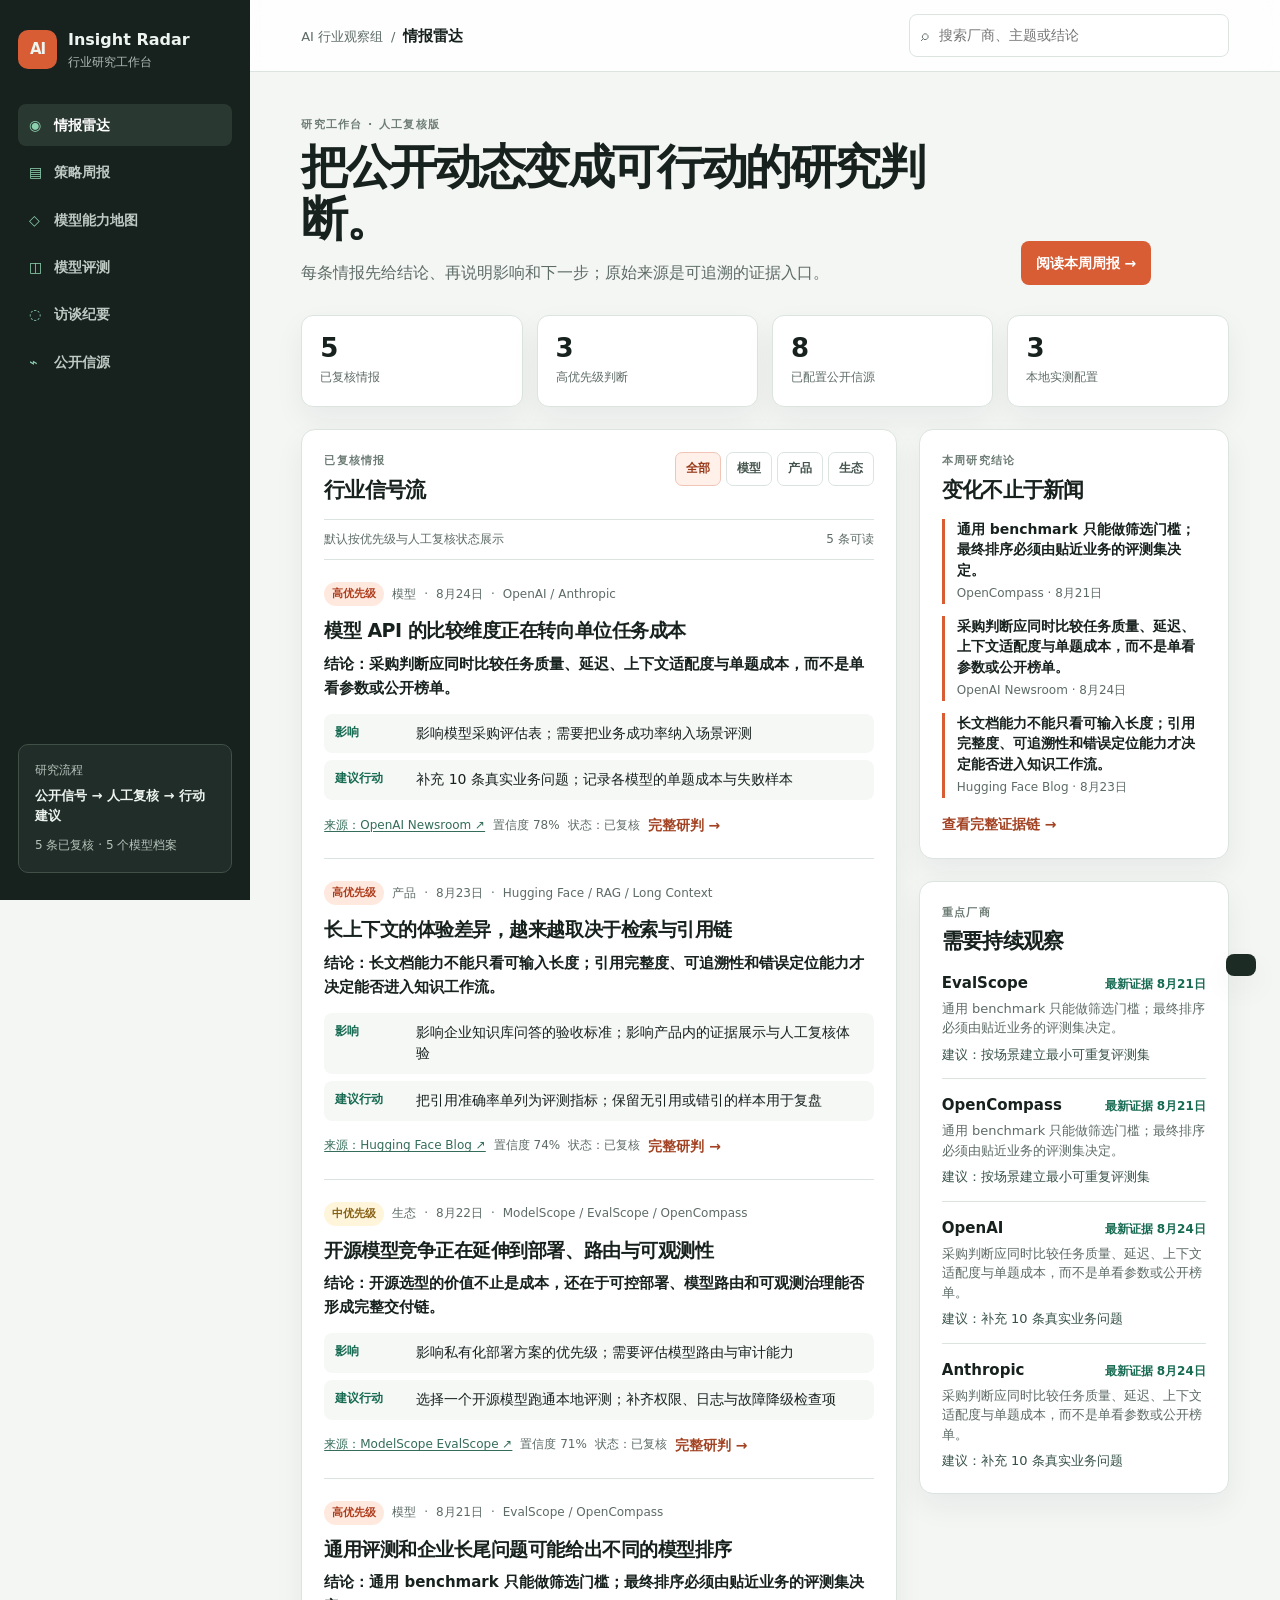
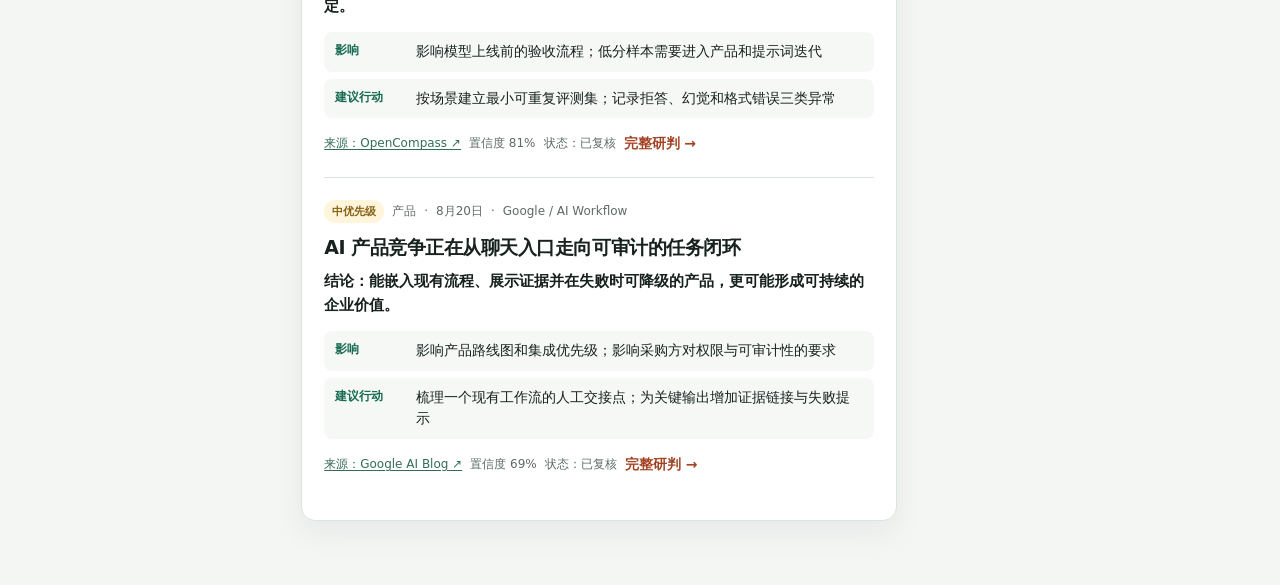
==== commit 505935f8: "feat: add local research and evaluation loops" ====
--- a/index.html
+++ b/index.html
@@ -28,11 +28,11 @@
           <div class="metrics" id="metrics" aria-label="情报概览"></div>
           <div class="workbench"><section class="panel signal-panel"><div class="panel-heading signal-heading"><div><p class="eyebrow">已复核情报</p><h2>行业信号流</h2></div><div class="filters" id="filters" aria-label="情报分类筛选"><button class="filter is-selected" data-filter="全部">全部</button><button class="filter" data-filter="模型">模型</button><button class="filter" data-filter="产品">产品</button><button class="filter" data-filter="生态">生态</button></div></div><div class="list-context"><span>默认按优先级与人工复核状态展示</span><span id="signal-count"></span></div><div id="signal-list" class="signal-list" aria-live="polite"></div></section><aside class="rail"><section class="panel"><div class="panel-heading"><div><p class="eyebrow">本周研究结论</p><h2>变化不止于新闻</h2></div></div><div id="weekly-preview" class="weekly-preview"></div><a class="text-link" href="#report" data-view="report">查看完整证据链 →</a></section><section class="panel"><div class="panel-heading"><div><p class="eyebrow">重点厂商</p><h2>需要持续观察</h2></div></div><div id="vendor-list" class="vendor-list"></div></section></aside></div>
         </section>
-        <section class="view" id="report-view"><div class="page-title"><p class="eyebrow">策略周报 · 自动从已复核信号生成</p><h1>AI 行业策略周报</h1><p class="lead">结论、证据和下周行动严格对应；这不是自动发布的新闻摘要。</p></div><div class="report-layout"><article class="panel report-main"><div class="panel-heading"><div><p class="eyebrow">三个核心判断</p><h2>本周需要做的取舍</h2></div></div><div id="report-judgements"></div></article><aside class="report-side"><section class="panel"><p class="eyebrow">模型观察</p><div id="model-observation" class="model-observation"></div><a class="text-link" href="#map" data-view="map">查看能力地图 →</a></section><section class="panel"><p class="eyebrow">下周行动清单</p><ul class="check-list" id="report-actions"></ul></section><section class="panel"><p class="eyebrow">数据边界</p><p class="body-copy">仅保留公开页面的标题、日期、链接和必要短摘要；正式判断必须由人工复核。</p><a class="text-link" href="#sources" data-view="sources">查看信源与刷新方法 →</a></section></aside></div></section>
+        <section class="view" id="report-view"><div class="page-title"><p class="eyebrow">策略周报 · 自动从已复核信号生成</p><h1>AI 行业策略周报</h1><p class="lead">结论、证据和下周行动严格对应；这不是自动发布的新闻摘要。</p><p class="report-meta" id="report-generated-at"></p></div><div class="report-layout"><article class="panel report-main"><div class="panel-heading"><div><p class="eyebrow">核心判断</p><h2>本周需要做的取舍</h2></div></div><div id="report-judgements"></div></article><aside class="report-side"><section class="panel"><p class="eyebrow">模型观察</p><div id="model-observation" class="model-observation"></div><a class="text-link" href="#map" data-view="map">查看能力地图 →</a></section><section class="panel"><p class="eyebrow">下周行动清单</p><ul class="check-list" id="report-actions"></ul></section><section class="panel"><p class="eyebrow">数据边界</p><p class="body-copy">仅保留公开页面的标题、日期、链接和必要短摘要；正式判断必须由人工复核。</p><a class="text-link" href="#sources" data-view="sources">查看信源与刷新方法 →</a></section></aside></div></section>
         <section class="view" id="map-view"><div class="page-title"><p class="eyebrow">模型能力地图 · 双层证据</p><h1>先区分证据，再比较模型。</h1><p class="lead">本地实测与公开资料不进入同一排行榜：前者回答“在这套场景中表现如何”，后者回答“厂商公开定位是什么”。</p></div><div class="notice"><strong>证据边界</strong><span>深色“本地实测”标签来自本项目真实 API 运行；“官方资料”仅作能力定位，未在本项目复测。</span></div><section class="panel map-filter-panel"><div class="panel-heading"><div><p class="eyebrow">筛选模型档案</p><h2>国内外模型与证据层</h2></div></div><div class="map-filters" id="model-filters"><div><span>地区</span><button class="filter is-selected" data-model-region="全部">全部</button><button class="filter" data-model-region="国内">国内</button><button class="filter" data-model-region="海外">海外</button></div><div><span>证据</span><button class="filter is-selected" data-evidence-filter="全部">全部</button><button class="filter" data-evidence-filter="local">本地实测</button><button class="filter" data-evidence-filter="official">官方资料</button></div></div><div id="model-cards" class="model-cards" aria-live="polite"></div></section><section class="map-grid"><article class="panel"><div class="panel-heading"><div><p class="eyebrow">本地实测 · 可直接比较</p><h2>业务场景对比</h2></div><span class="tag neutral">同题集、同运行边界</span></div><div class="table-wrap"><table><thead><tr><th>配置</th><th>知识问答</th><th>长文总结</th><th>结构化抽取</th><th>延迟 P50/P95</th><th>成本</th><th>建议使用场景</th></tr></thead><tbody id="scenario-compare"></tbody></table></div></article><aside class="panel"><p class="eyebrow">体验差距分析</p><h2>从指标定位体验问题</h2><div id="gap-analysis" class="gap-analysis"></div></aside></section><section class="map-grid review-grid"><article class="panel"><div class="panel-heading"><div><p class="eyebrow">人工抽样复核</p><h2>模型样本检查队列</h2></div><span class="tag neutral" id="model-review-status">待复核</span></div><p class="body-copy">每个样本需记录事实性、完整性、引用正确性、结构化可用性和问题类型；不保存模型思考过程。</p><div id="model-review-list" class="review-list"></div></article><aside class="panel"><p class="eyebrow">后端接入路线</p><h2>不复制源码，保留可替换接口</h2><p class="body-copy">EvalScope 可作为 OpenAI 兼容 API 的标准评测/性能后端；Promptfoo 预留给后续 Agent/RAG 回归测试。</p><a class="text-link" href="https://github.com/modelscope/evalscope" target="_blank" rel="noreferrer">EvalScope · Apache-2.0 ↗</a><br><a class="text-link" href="https://github.com/promptfoo/promptfoo" target="_blank" rel="noreferrer">Promptfoo · MIT ↗</a></aside></section></section>
         <section class="view" id="eval-view"><div class="page-title"><p class="eyebrow">真实 API 评测台</p><h1>用公开场景比较质量、延迟和成本</h1><p class="lead">同一厂商的模型/思考配置比较；每个指标都来自可复跑的 DeepSeek API 运行，而不是排行榜。</p></div><div class="notice" id="eval-notice"><strong>尚未运行真实评测</strong><span>评测只在本机读取 <code>DEEPSEEK_API_KEY</code>；不会上传或保存 Key。</span></div><section class="panel table-panel"><div class="panel-heading"><div><p class="eyebrow" id="eval-run-meta">公开合成题 · 30 题 · 3 组配置</p><h2>DeepSeek 配置比较</h2></div><span class="tag neutral" id="eval-review-state">人工复核待完成</span></div><div class="table-wrap"><table><thead><tr><th>配置</th><th>质量</th><th>引用命中</th><th>JSON 合法</th><th>延迟 p50 / p95</th><th>成本</th><th>失败率</th></tr></thead><tbody id="eval-body"></tbody></table></div></section><section class="eval-followup" id="eval-followup" aria-live="polite"></section></section>
         <section class="view" id="interview-view"><div class="page-title"><p class="eyebrow">访谈纪要</p><h1>把授权转写整理成可验证的观点</h1><p class="lead">本页为结构化模板，不包含或伪造真实专家访谈。</p></div><section class="panel interview-template"><div class="notice"><strong>模拟输入</strong><span>以下内容只演示字段结构；真实访谈须取得授权并保留原始转写。</span></div><div class="note-grid"><div><p class="eyebrow">背景</p><h2>企业 AI 采购决策：从能力比较到交付确定性</h2><p class="body-copy">访谈对象、时间与原文在正式使用时必须可追溯。</p></div><div><p class="eyebrow">关键观点</p><ul><li>把数据治理、权限审计与模型能力一起评估。</li><li>用可复现的业务评测替代一次性演示。</li></ul></div><div><p class="eyebrow">待验证问题</p><ul><li>长尾问题的人工兜底率是多少？</li><li>不同模型路由后的成本变化如何？</li></ul></div><div><p class="eyebrow">行动项</p><ul class="check-list"><li>补充 10 条已授权业务问题</li><li>记录异常样本与人工判断</li></ul></div></div></section></section>
-        <section class="view" id="sources-view"><div class="page-title"><p class="eyebrow">无密钥公开信源</p><h1>来源不是装饰，是研究证据。</h1><p class="lead">手动运行采集脚本后，条目先进入待复核收件箱，不会自动变成结论。</p></div><div class="notice"><strong>人工复核流程</strong><span>sources.json → inbox.json → 事实核对与补充结论 → signals.json</span></div><div id="source-catalog" class="source-grid"></div><section class="panel source-howto"><p class="eyebrow">手动刷新</p><code>python scripts/collect_public_sources.py</code><p class="body-copy">脚本只读取 RSS/Atom 公开元数据；网络或个别来源失败时会保留已有收件箱并生成报告。</p></section></section>
+        <section class="view" id="sources-view"><div class="page-title"><p class="eyebrow">无密钥公开信源</p><h1>来源不是装饰，是研究证据。</h1><p class="lead">采集结果先进入本地待复核工作区，不会自动变成公开结论。</p></div><div class="notice"><strong>人工复核流程</strong><span>公开信源 → work/inbox.json + SQLite → 事实核对与补充结论 → 审核后导出 signals.json</span></div><div id="source-catalog" class="source-grid"></div><section class="panel source-howto"><p class="eyebrow">研究管线</p><code>python scripts/collect_public_sources.py</code><br><code>python scripts/monitor_public_pages.py</code><p class="body-copy">RSS/Atom 用于发现新条目；厂商更新页通过内容哈希识别变化。失败不会清空已有工作区。</p><a class="text-link" href="feed.xml">订阅已审核情报 RSS →</a></section></section>
       </main>
     </div>
     <div class="toast" id="toast" role="status" aria-live="polite"></div>
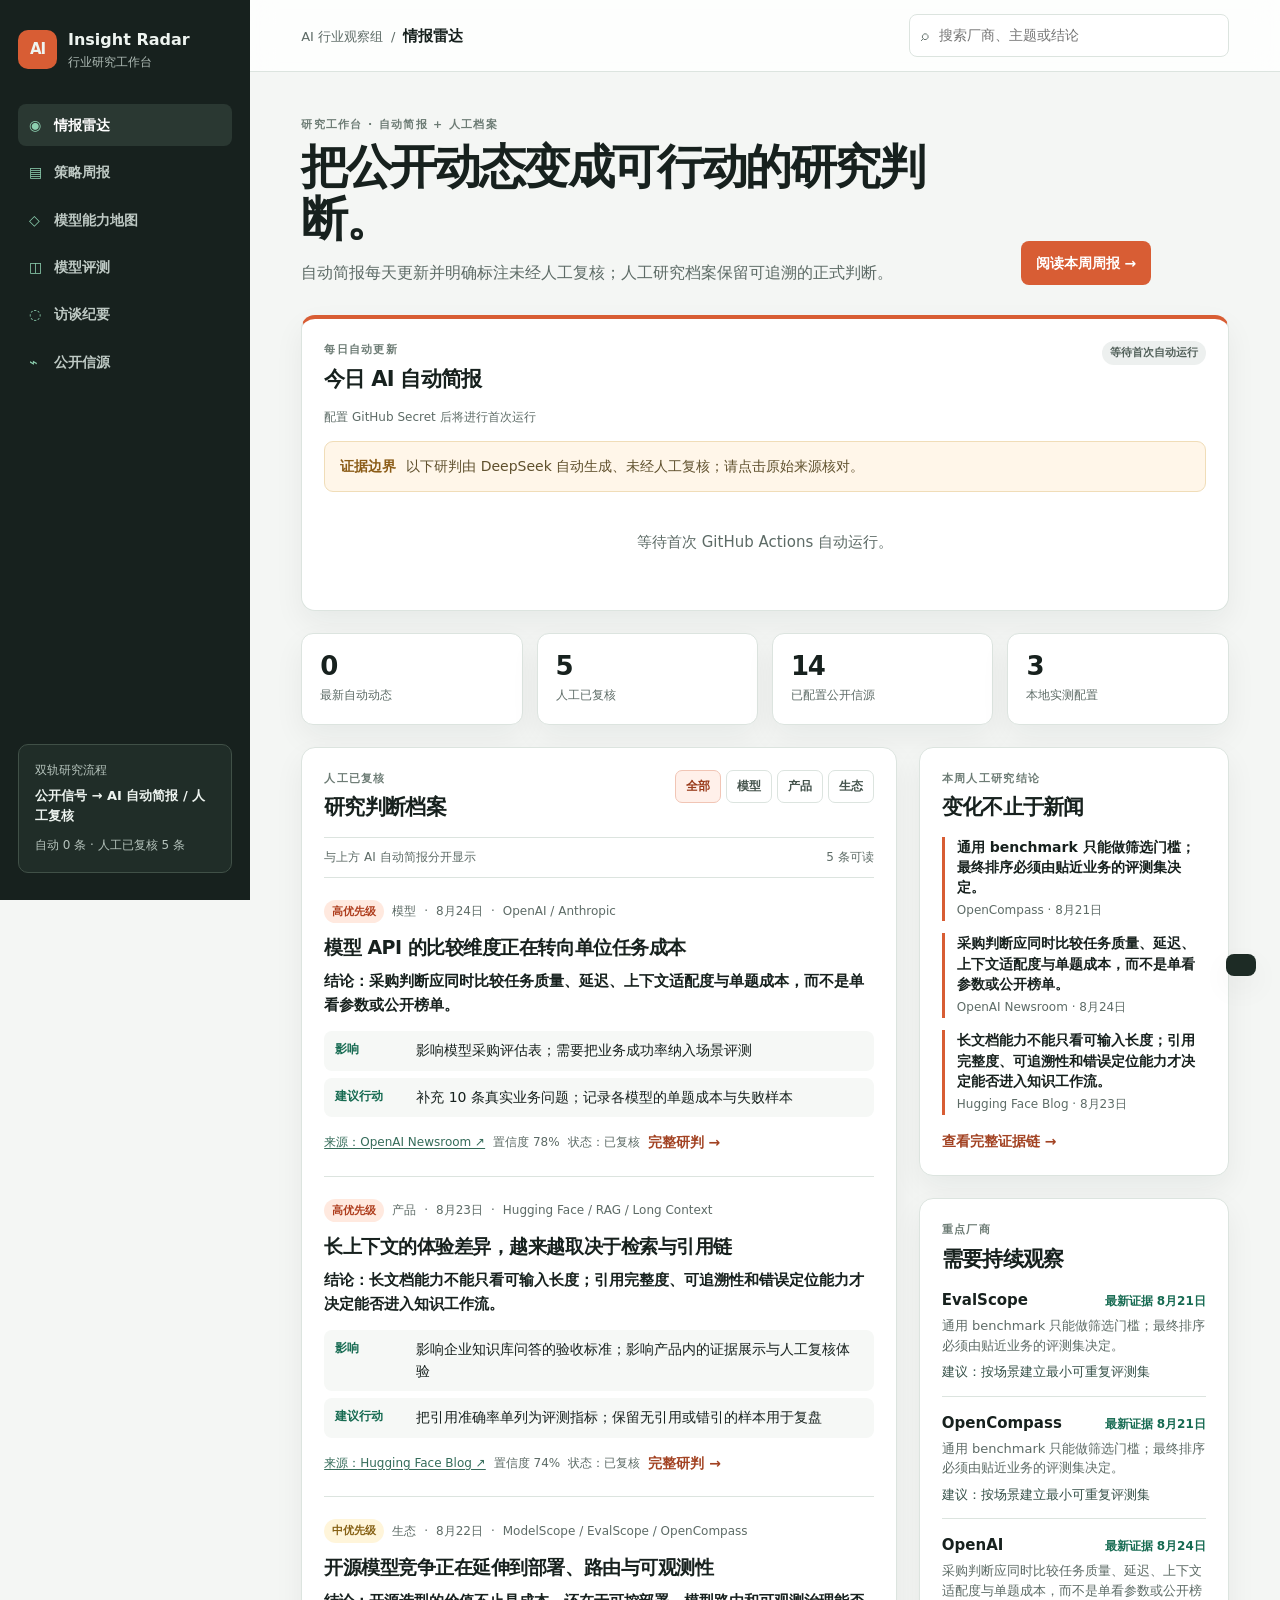
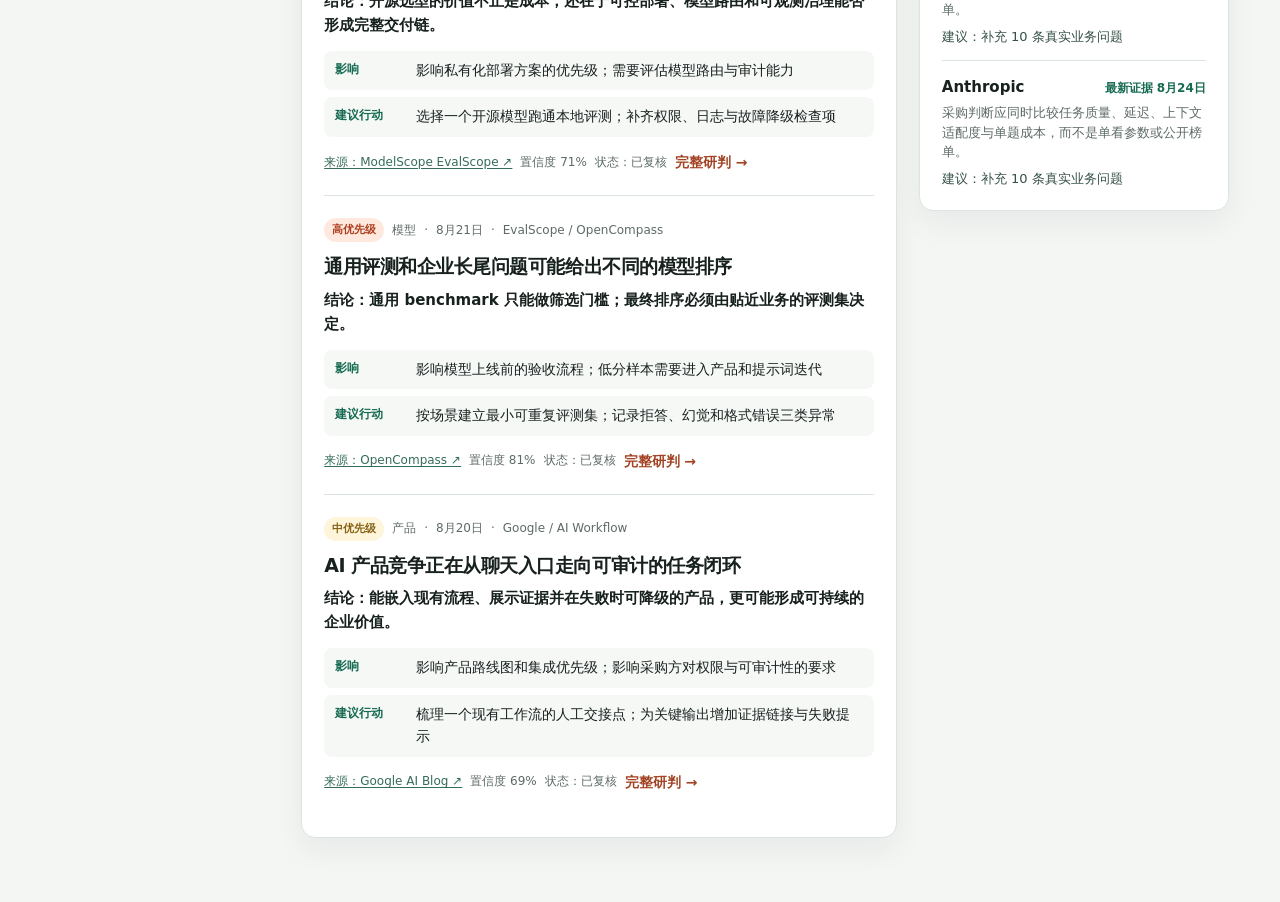
==== commit 6ca820b9: "feat: add automated daily AI brief pipeline" ====
--- a/index.html
+++ b/index.html
@@ -19,20 +19,21 @@
           <a class="nav-link" href="#interview" data-view="interview"><span>◌</span>访谈纪要</a>
           <a class="nav-link" href="#sources" data-view="sources"><span>⌁</span>公开信源</a>
         </nav>
-        <section class="pipeline-card"><p>研究流程</p><strong>公开信号 → 人工复核 → 行动建议</strong><span id="pipeline-status">读取本地数据中…</span></section>
+        <section class="pipeline-card"><p>双轨研究流程</p><strong>公开信号 → AI 自动简报 / 人工复核</strong><span id="pipeline-status">读取本地数据中…</span></section>
       </aside>
       <main>
         <header class="topbar"><div><span class="muted">AI 行业观察组</span><span class="dot">/</span><strong id="crumb">情报雷达</strong></div><label class="search"><span>⌕</span><input id="global-search" type="search" placeholder="搜索厂商、主题或结论" /></label></header>
         <section class="view is-visible" id="radar-view">
-          <div class="hero"><div><p class="eyebrow">研究工作台 · 人工复核版</p><h1>把公开动态变成可行动的研究判断。</h1><p class="lead">每条情报先给结论、再说明影响和下一步；原始来源是可追溯的证据入口。</p></div><a class="button primary" href="#report" data-view="report">阅读本周周报 <span>→</span></a></div>
+          <div class="hero"><div><p class="eyebrow">研究工作台 · 自动简报 + 人工档案</p><h1>把公开动态变成可行动的研究判断。</h1><p class="lead">自动简报每天更新并明确标注未经人工复核；人工研究档案保留可追溯的正式判断。</p></div><a class="button primary" href="#report" data-view="report">阅读本周周报 <span>→</span></a></div>
+          <section class="panel auto-brief-panel"><div class="panel-heading"><div><p class="eyebrow">每日自动更新</p><h2>今日 AI 自动简报</h2></div><span class="tag neutral" id="auto-brief-state">等待首次运行</span></div><div class="auto-brief-meta" id="auto-brief-meta"></div><div class="notice auto-notice"><strong>证据边界</strong><span>以下研判由 DeepSeek 自动生成、未经人工复核；请点击原始来源核对。</span></div><div id="auto-brief-list" class="auto-brief-list" aria-live="polite"></div></section>
           <div class="metrics" id="metrics" aria-label="情报概览"></div>
-          <div class="workbench"><section class="panel signal-panel"><div class="panel-heading signal-heading"><div><p class="eyebrow">已复核情报</p><h2>行业信号流</h2></div><div class="filters" id="filters" aria-label="情报分类筛选"><button class="filter is-selected" data-filter="全部">全部</button><button class="filter" data-filter="模型">模型</button><button class="filter" data-filter="产品">产品</button><button class="filter" data-filter="生态">生态</button></div></div><div class="list-context"><span>默认按优先级与人工复核状态展示</span><span id="signal-count"></span></div><div id="signal-list" class="signal-list" aria-live="polite"></div></section><aside class="rail"><section class="panel"><div class="panel-heading"><div><p class="eyebrow">本周研究结论</p><h2>变化不止于新闻</h2></div></div><div id="weekly-preview" class="weekly-preview"></div><a class="text-link" href="#report" data-view="report">查看完整证据链 →</a></section><section class="panel"><div class="panel-heading"><div><p class="eyebrow">重点厂商</p><h2>需要持续观察</h2></div></div><div id="vendor-list" class="vendor-list"></div></section></aside></div>
+          <div class="workbench"><section class="panel signal-panel"><div class="panel-heading signal-heading"><div><p class="eyebrow">人工已复核</p><h2>研究判断档案</h2></div><div class="filters" id="filters" aria-label="情报分类筛选"><button class="filter is-selected" data-filter="全部">全部</button><button class="filter" data-filter="模型">模型</button><button class="filter" data-filter="产品">产品</button><button class="filter" data-filter="生态">生态</button></div></div><div class="list-context"><span>与上方 AI 自动简报分开显示</span><span id="signal-count"></span></div><div id="signal-list" class="signal-list" aria-live="polite"></div></section><aside class="rail"><section class="panel"><div class="panel-heading"><div><p class="eyebrow">本周人工研究结论</p><h2>变化不止于新闻</h2></div></div><div id="weekly-preview" class="weekly-preview"></div><a class="text-link" href="#report" data-view="report">查看完整证据链 →</a></section><section class="panel"><div class="panel-heading"><div><p class="eyebrow">重点厂商</p><h2>需要持续观察</h2></div></div><div id="vendor-list" class="vendor-list"></div></section></aside></div>
         </section>
-        <section class="view" id="report-view"><div class="page-title"><p class="eyebrow">策略周报 · 自动从已复核信号生成</p><h1>AI 行业策略周报</h1><p class="lead">结论、证据和下周行动严格对应；这不是自动发布的新闻摘要。</p><p class="report-meta" id="report-generated-at"></p></div><div class="report-layout"><article class="panel report-main"><div class="panel-heading"><div><p class="eyebrow">核心判断</p><h2>本周需要做的取舍</h2></div></div><div id="report-judgements"></div></article><aside class="report-side"><section class="panel"><p class="eyebrow">模型观察</p><div id="model-observation" class="model-observation"></div><a class="text-link" href="#map" data-view="map">查看能力地图 →</a></section><section class="panel"><p class="eyebrow">下周行动清单</p><ul class="check-list" id="report-actions"></ul></section><section class="panel"><p class="eyebrow">数据边界</p><p class="body-copy">仅保留公开页面的标题、日期、链接和必要短摘要；正式判断必须由人工复核。</p><a class="text-link" href="#sources" data-view="sources">查看信源与刷新方法 →</a></section></aside></div></section>
+        <section class="view" id="report-view"><div class="page-title"><p class="eyebrow">双轨周报 · 自动观察与人工判断分开</p><h1>AI 行业策略周报</h1><p class="lead">先看最近 7 天的 AI 自动观察，再看人工已复核的研究判断；两者不会混用状态。</p><p class="report-meta" id="report-generated-at"></p></div><section class="panel auto-weekly-panel"><div class="panel-heading"><div><p class="eyebrow">最近 7 天 · 未经人工复核</p><h2>AI 自动周报</h2></div><span class="tag neutral" id="auto-weekly-state">等待首次运行</span></div><div id="auto-weekly-list"></div></section><div class="report-layout"><article class="panel report-main"><div class="panel-heading"><div><p class="eyebrow">人工已复核</p><h2>本周需要做的取舍</h2></div></div><div id="report-judgements"></div></article><aside class="report-side"><section class="panel"><p class="eyebrow">模型观察</p><div id="model-observation" class="model-observation"></div><a class="text-link" href="#map" data-view="map">查看能力地图 →</a></section><section class="panel"><p class="eyebrow">下周行动清单</p><ul class="check-list" id="report-actions"></ul></section><section class="panel"><p class="eyebrow">数据边界</p><p class="body-copy">AI 自动简报明确标注未经人工复核；正式判断只来自人工已审核情报。</p><a class="text-link" href="#sources" data-view="sources">查看信源与刷新方法 →</a></section></aside></div></section>
         <section class="view" id="map-view"><div class="page-title"><p class="eyebrow">模型能力地图 · 双层证据</p><h1>先区分证据，再比较模型。</h1><p class="lead">本地实测与公开资料不进入同一排行榜：前者回答“在这套场景中表现如何”，后者回答“厂商公开定位是什么”。</p></div><div class="notice"><strong>证据边界</strong><span>深色“本地实测”标签来自本项目真实 API 运行；“官方资料”仅作能力定位，未在本项目复测。</span></div><section class="panel map-filter-panel"><div class="panel-heading"><div><p class="eyebrow">筛选模型档案</p><h2>国内外模型与证据层</h2></div></div><div class="map-filters" id="model-filters"><div><span>地区</span><button class="filter is-selected" data-model-region="全部">全部</button><button class="filter" data-model-region="国内">国内</button><button class="filter" data-model-region="海外">海外</button></div><div><span>证据</span><button class="filter is-selected" data-evidence-filter="全部">全部</button><button class="filter" data-evidence-filter="local">本地实测</button><button class="filter" data-evidence-filter="official">官方资料</button></div></div><div id="model-cards" class="model-cards" aria-live="polite"></div></section><section class="map-grid"><article class="panel"><div class="panel-heading"><div><p class="eyebrow">本地实测 · 可直接比较</p><h2>业务场景对比</h2></div><span class="tag neutral">同题集、同运行边界</span></div><div class="table-wrap"><table><thead><tr><th>配置</th><th>知识问答</th><th>长文总结</th><th>结构化抽取</th><th>延迟 P50/P95</th><th>成本</th><th>建议使用场景</th></tr></thead><tbody id="scenario-compare"></tbody></table></div></article><aside class="panel"><p class="eyebrow">体验差距分析</p><h2>从指标定位体验问题</h2><div id="gap-analysis" class="gap-analysis"></div></aside></section><section class="map-grid review-grid"><article class="panel"><div class="panel-heading"><div><p class="eyebrow">人工抽样复核</p><h2>模型样本检查队列</h2></div><span class="tag neutral" id="model-review-status">待复核</span></div><p class="body-copy">每个样本需记录事实性、完整性、引用正确性、结构化可用性和问题类型；不保存模型思考过程。</p><div id="model-review-list" class="review-list"></div></article><aside class="panel"><p class="eyebrow">后端接入路线</p><h2>不复制源码，保留可替换接口</h2><p class="body-copy">EvalScope 可作为 OpenAI 兼容 API 的标准评测/性能后端；Promptfoo 预留给后续 Agent/RAG 回归测试。</p><a class="text-link" href="https://github.com/modelscope/evalscope" target="_blank" rel="noreferrer">EvalScope · Apache-2.0 ↗</a><br><a class="text-link" href="https://github.com/promptfoo/promptfoo" target="_blank" rel="noreferrer">Promptfoo · MIT ↗</a></aside></section></section>
-        <section class="view" id="eval-view"><div class="page-title"><p class="eyebrow">真实 API 评测台</p><h1>用公开场景比较质量、延迟和成本</h1><p class="lead">同一厂商的模型/思考配置比较；每个指标都来自可复跑的 DeepSeek API 运行，而不是排行榜。</p></div><div class="notice" id="eval-notice"><strong>尚未运行真实评测</strong><span>评测只在本机读取 <code>DEEPSEEK_API_KEY</code>；不会上传或保存 Key。</span></div><section class="panel table-panel"><div class="panel-heading"><div><p class="eyebrow" id="eval-run-meta">公开合成题 · 30 题 · 3 组配置</p><h2>DeepSeek 配置比较</h2></div><span class="tag neutral" id="eval-review-state">人工复核待完成</span></div><div class="table-wrap"><table><thead><tr><th>配置</th><th>质量</th><th>引用命中</th><th>JSON 合法</th><th>延迟 p50 / p95</th><th>成本</th><th>失败率</th></tr></thead><tbody id="eval-body"></tbody></table></div></section><section class="eval-followup" id="eval-followup" aria-live="polite"></section></section>
+        <section class="view" id="eval-view"><div class="page-title"><p class="eyebrow">真实 API 评测台</p><h1>用公开场景比较质量、延迟和成本</h1><p class="lead">同一厂商的模型/思考配置比较；每个指标都来自可复跑的 DeepSeek API 运行，而不是排行榜。</p></div><div class="notice" id="eval-notice"><strong>尚未运行真实评测</strong><span>评测只在本机读取 <code>DEEPSEEK_API_KEY</code>；不会上传或保存 Key。</span></div><section class="panel table-panel"><div class="panel-heading"><div><p class="eyebrow" id="eval-run-meta">公开合成题 · 30 题 · 3 组配置</p><h2>DeepSeek 配置比较</h2></div><span class="tag neutral" id="eval-review-state">人工复核待完成</span></div><div class="table-wrap"><table><thead><tr><th>配置</th><th>质量</th><th>引用命中</th><th>JSON 合法</th><th>延迟 p50 / p95</th><th>成本</th><th>失败率</th></tr></thead><tbody id="eval-body"></tbody></table></div></section><section class="panel" id="dual-review-panel"><div class="panel-heading"><div><p class="eyebrow">AI 初评 + 人工确认</p><h2>双重验证汇总</h2></div><span class="tag neutral" id="dual-review-status">加载中</span></div><div id="dual-review-summary" class="body-copy"></div></section><section class="eval-followup" id="eval-followup" aria-live="polite"></section></section>
         <section class="view" id="interview-view"><div class="page-title"><p class="eyebrow">访谈纪要</p><h1>把授权转写整理成可验证的观点</h1><p class="lead">本页为结构化模板，不包含或伪造真实专家访谈。</p></div><section class="panel interview-template"><div class="notice"><strong>模拟输入</strong><span>以下内容只演示字段结构；真实访谈须取得授权并保留原始转写。</span></div><div class="note-grid"><div><p class="eyebrow">背景</p><h2>企业 AI 采购决策：从能力比较到交付确定性</h2><p class="body-copy">访谈对象、时间与原文在正式使用时必须可追溯。</p></div><div><p class="eyebrow">关键观点</p><ul><li>把数据治理、权限审计与模型能力一起评估。</li><li>用可复现的业务评测替代一次性演示。</li></ul></div><div><p class="eyebrow">待验证问题</p><ul><li>长尾问题的人工兜底率是多少？</li><li>不同模型路由后的成本变化如何？</li></ul></div><div><p class="eyebrow">行动项</p><ul class="check-list"><li>补充 10 条已授权业务问题</li><li>记录异常样本与人工判断</li></ul></div></div></section></section>
-        <section class="view" id="sources-view"><div class="page-title"><p class="eyebrow">无密钥公开信源</p><h1>来源不是装饰，是研究证据。</h1><p class="lead">采集结果先进入本地待复核工作区，不会自动变成公开结论。</p></div><div class="notice"><strong>人工复核流程</strong><span>公开信源 → work/inbox.json + SQLite → 事实核对与补充结论 → 审核后导出 signals.json</span></div><div id="source-catalog" class="source-grid"></div><section class="panel source-howto"><p class="eyebrow">研究管线</p><code>python scripts/collect_public_sources.py</code><br><code>python scripts/monitor_public_pages.py</code><p class="body-copy">RSS/Atom 用于发现新条目；厂商更新页通过内容哈希识别变化。失败不会清空已有工作区。</p><a class="text-link" href="feed.xml">订阅已审核情报 RSS →</a></section></section>
+        <section class="view" id="sources-view"><div class="page-title"><p class="eyebrow">公开信源与自动化状态</p><h1>来源不是装饰，是研究证据。</h1><p class="lead">同一批公开元数据进入两个出口：AI 自动简报直接发布但标注未复核；正式研究判断仍需人工审核。</p></div><div class="notice"><strong>双轨流程</strong><span>公开信源 → AI 自动简报（未复核） / SQLite 人工审核 → 正式研究档案</span></div><div id="source-catalog" class="source-grid"></div><section class="panel source-howto"><p class="eyebrow">研究管线</p><code>python scripts/collect_public_sources.py</code><br><code>python scripts/monitor_public_pages.py</code><p class="body-copy">每天北京时间 08:00 自动运行；最多分析 10 条、费用上限 ¥1。失败不会覆盖上一份成功简报。</p><a class="text-link" href="feed.xml">订阅已审核情报 RSS →</a></section></section>
       </main>
     </div>
     <div class="toast" id="toast" role="status" aria-live="polite"></div>
--- a/styles.css
+++ b/styles.css
@@ -8,3 +8,5 @@
 .map-filter-panel{margin-top:28px}.map-filters{display:flex;gap:18px;flex-wrap:wrap;padding-top:14px;border-top:1px solid var(--line)}.map-filters>div{display:flex;align-items:center;gap:6px;flex-wrap:wrap}.map-filters>div>span{font-size:12px;font-weight:800;color:var(--muted);margin-right:2px}.model-cards{display:grid;grid-template-columns:repeat(3,minmax(0,1fr));gap:16px;margin-top:20px}.model-card{border:1px solid var(--line);border-radius:12px;padding:18px;background:#fcfdfc}.model-card-top{display:flex;align-items:flex-start;justify-content:space-between;gap:10px}.model-card h3{font-size:19px;line-height:1.25;margin:0}.model-version{font-size:12px;color:var(--muted);margin:5px 0 12px}.capability-tags{display:flex;flex-wrap:wrap;gap:6px;margin-bottom:15px}.capability-tags span{padding:3px 7px;border-radius:999px;background:var(--green-soft);color:#27634f;font-size:11px;font-weight:700}.model-card dl{display:grid;gap:8px;margin:0}.model-card dl div{display:grid;grid-template-columns:62px 1fr;gap:8px;font-size:13px}.model-card dt{color:var(--muted)}.model-card dd{margin:0}.model-local-metric,.model-public-note,.model-limit{font-size:12px;line-height:1.55;margin:14px 0 0}.model-local-metric{color:#176b52;font-weight:750}.model-public-note{color:#8b5c17}.model-limit{padding-top:10px;border-top:1px solid var(--line);color:var(--muted)}.model-evidence-links{display:grid;gap:5px;margin-top:10px}.model-evidence-links a{font-size:12px;color:#356c5a;text-decoration:underline;text-underline-offset:2px}.evidence-local{background:#dff1e8;color:#176b52}.evidence-official{background:#fff1dc;color:#885a16}.map-grid{display:grid;grid-template-columns:minmax(0,1.5fr) minmax(300px,.6fr);gap:22px;margin-top:22px}.map-grid h2{font-size:21px;line-height:1.3;margin:0}.gap-analysis{display:grid;gap:11px;margin-top:16px}.gap-card{padding:13px;border-left:3px solid var(--accent);background:#f6f8f6;border-radius:8px}.gap-card .tag{display:inline-block;margin-bottom:7px}.gap-card strong{display:block;font-size:14px}.gap-card p{font-size:13px;line-height:1.55;margin:5px 0;color:#45534d}.gap-card .action{color:#275a49;font-weight:650}.review-grid{grid-template-columns:minmax(0,1.25fr) minmax(300px,.5fr)}.review-list{display:grid;gap:8px;margin-top:14px}.review-list article{display:grid;grid-template-columns:1.15fr .55fr 1.45fr .7fr;gap:8px;align-items:center;padding:10px;border:1px solid var(--line);border-radius:8px;font-size:12px}.review-list article span{color:var(--muted)}.model-observation strong{display:block;font-size:14px}.model-observation p{font-size:13px;line-height:1.55;color:#45534d;margin:6px 0 12px}
 @media(max-width:1000px){.model-cards{grid-template-columns:repeat(2,minmax(0,1fr))}.map-grid,.review-grid{grid-template-columns:1fr}}
 @media(max-width:720px){.model-cards{grid-template-columns:1fr}.map-filters{display:grid;gap:10px}.review-list article{grid-template-columns:1fr 1fr}.review-list article span:nth-child(3){grid-column:1/-1}}
+.auto-brief-panel{margin-bottom:22px;border-top:4px solid var(--accent)}.auto-brief-meta{display:flex;gap:18px;flex-wrap:wrap;color:var(--muted);font-size:12px}.auto-notice{margin:14px 0 4px}.auto-brief-list{display:grid}.auto-signal{padding:21px 0;border-bottom:1px solid var(--line)}.auto-signal:last-child{border-bottom:0}.auto-signal h3{font-size:19px;line-height:1.4;margin:10px 0 8px;letter-spacing:-.02em}.tag.auto{background:#fce6df;color:#a43c1d}.auto-weekly-panel{margin-top:28px;border-left:4px solid var(--accent)}.auto-judgement .evidence{margin-top:12px}
+@media(max-width:720px){.auto-brief-meta{display:grid;gap:2px}.auto-signal{padding:18px 0}.auto-signal h3{font-size:18px}.auto-notice{display:block}}
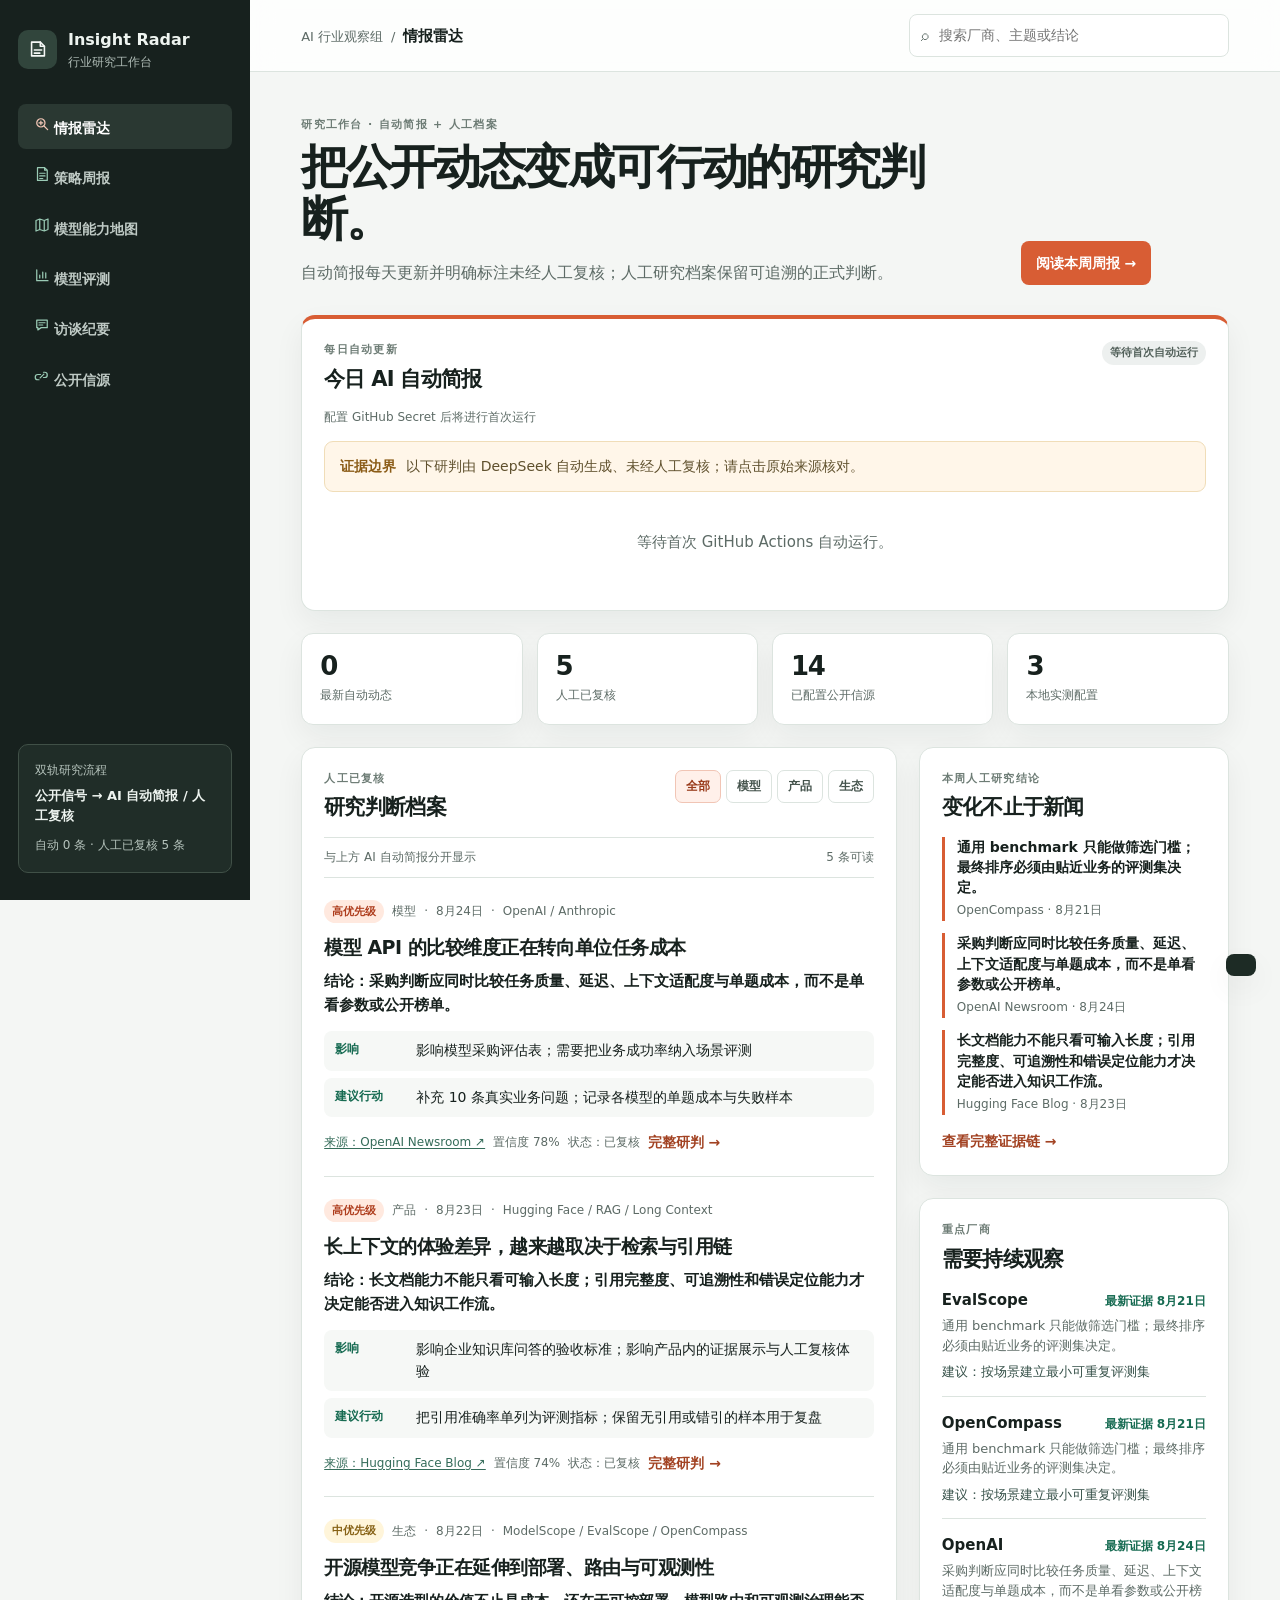
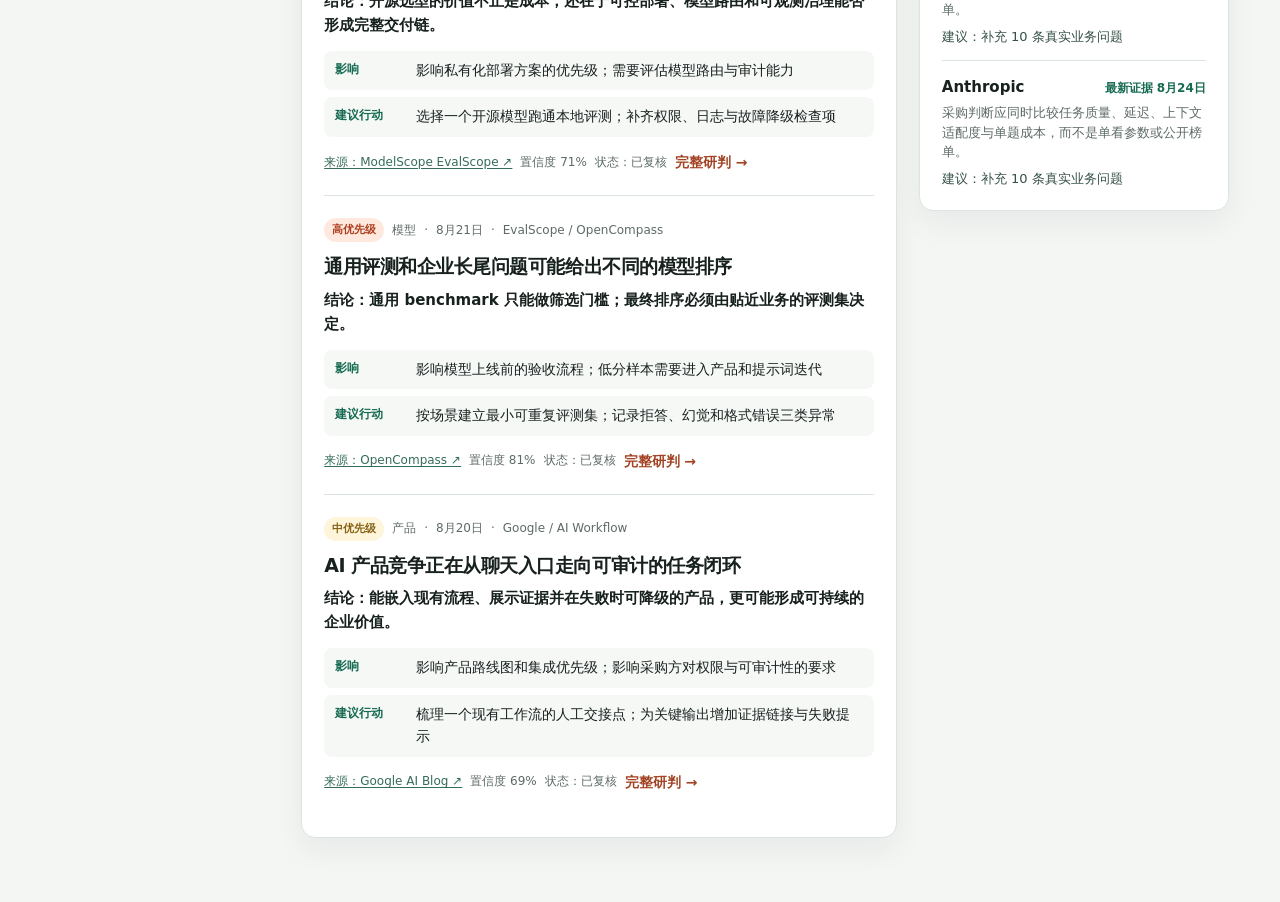
==== commit 033b2d2b: "style: refine research workbench navigation icons" ====
--- a/index.html
+++ b/index.html
@@ -10,14 +10,14 @@
   <body>
     <div class="shell">
       <aside class="sidebar" aria-label="工作台导航">
-        <a class="brand" href="#radar"><span class="brand-mark">AI</span><span><strong>Insight Radar</strong><small>行业研究工作台</small></span></a>
+        <a class="brand" href="#radar" aria-label="AI Insight Radar 首页"><span class="brand-mark" aria-hidden="true"><svg viewBox="0 0 24 24"><path d="M5 4.5h9.5L19 9v10.5H5z"/><path d="M14.5 4.5V9H19M8 13h8M8 16.5h6"/></svg></span><span><strong>Insight Radar</strong><small>行业研究工作台</small></span></a>
         <nav>
-          <a class="nav-link is-active" href="#radar" data-view="radar"><span>◉</span>情报雷达</a>
-          <a class="nav-link" href="#report" data-view="report"><span>▤</span>策略周报</a>
-          <a class="nav-link" href="#map" data-view="map"><span>◇</span>模型能力地图</a>
-          <a class="nav-link" href="#eval" data-view="eval"><span>◫</span>模型评测</a>
-          <a class="nav-link" href="#interview" data-view="interview"><span>◌</span>访谈纪要</a>
-          <a class="nav-link" href="#sources" data-view="sources"><span>⌁</span>公开信源</a>
+          <a class="nav-link is-active" href="#radar" data-view="radar"><span aria-hidden="true"><svg viewBox="0 0 24 24"><circle cx="10.5" cy="10.5" r="5.5"/><path d="m15 15 4.5 4.5M10.5 8v5M8 10.5h5"/></svg></span>情报雷达</a>
+          <a class="nav-link" href="#report" data-view="report"><span aria-hidden="true"><svg viewBox="0 0 24 24"><path d="M6 3.5h9.5L19 7v13.5H6zM15.5 3.5V7H19M9 11h7M9 14.5h7M9 18h4"/></svg></span>策略周报</a>
+          <a class="nav-link" href="#map" data-view="map"><span aria-hidden="true"><svg viewBox="0 0 24 24"><path d="m4 6 5-2 6 2 5-2v14l-5 2-6-2-5 2zM9 4v14M15 6v14"/></svg></span>模型能力地图</a>
+          <a class="nav-link" href="#eval" data-view="eval"><span aria-hidden="true"><svg viewBox="0 0 24 24"><path d="M5 19.5V5M5 19.5h15M9 16v-4M13 16V8M17 16v-7"/></svg></span>模型评测</a>
+          <a class="nav-link" href="#interview" data-view="interview"><span aria-hidden="true"><svg viewBox="0 0 24 24"><path d="M5 5.5h14v10H11l-4.5 3v-3H5zM8 9h8M8 12h5"/></svg></span>访谈纪要</a>
+          <a class="nav-link" href="#sources" data-view="sources"><span aria-hidden="true"><svg viewBox="0 0 24 24"><path d="M9.5 14.5 14.5 9.5M8 17H6.5a3.5 3.5 0 0 1 0-7H10M14 7h1.5a3.5 3.5 0 1 1 0 7H14"/></svg></span>公开信源</a>
         </nav>
         <section class="pipeline-card"><p>双轨研究流程</p><strong>公开信号 → AI 自动简报 / 人工复核</strong><span id="pipeline-status">读取本地数据中…</span></section>
       </aside>
--- a/styles.css
+++ b/styles.css
@@ -10,3 +10,4 @@
 @media(max-width:720px){.model-cards{grid-template-columns:1fr}.map-filters{display:grid;gap:10px}.review-list article{grid-template-columns:1fr 1fr}.review-list article span:nth-child(3){grid-column:1/-1}}
 .auto-brief-panel{margin-bottom:22px;border-top:4px solid var(--accent)}.auto-brief-meta{display:flex;gap:18px;flex-wrap:wrap;color:var(--muted);font-size:12px}.auto-notice{margin:14px 0 4px}.auto-brief-list{display:grid}.auto-signal{padding:21px 0;border-bottom:1px solid var(--line)}.auto-signal:last-child{border-bottom:0}.auto-signal h3{font-size:19px;line-height:1.4;margin:10px 0 8px;letter-spacing:-.02em}.tag.auto{background:#fce6df;color:#a43c1d}.auto-weekly-panel{margin-top:28px;border-left:4px solid var(--accent)}.auto-judgement .evidence{margin-top:12px}
 @media(max-width:720px){.auto-brief-meta{display:grid;gap:2px}.auto-signal{padding:18px 0}.auto-signal h3{font-size:18px}.auto-notice{display:block}}
+.brand-mark{background:#31453c}.brand-mark svg{width:22px;height:22px;fill:none;stroke:#f4f7f5;stroke-width:1.7;stroke-linecap:round;stroke-linejoin:round}.nav-link>span{display:inline-flex;align-items:center;justify-content:center;width:25px;height:20px;color:#9acbb5}.nav-link>span svg{width:18px;height:18px;fill:none;stroke:currentColor;stroke-width:1.65;stroke-linecap:round;stroke-linejoin:round}.nav-link:hover>span,.nav-link.is-active>span{color:#f2c6b6}
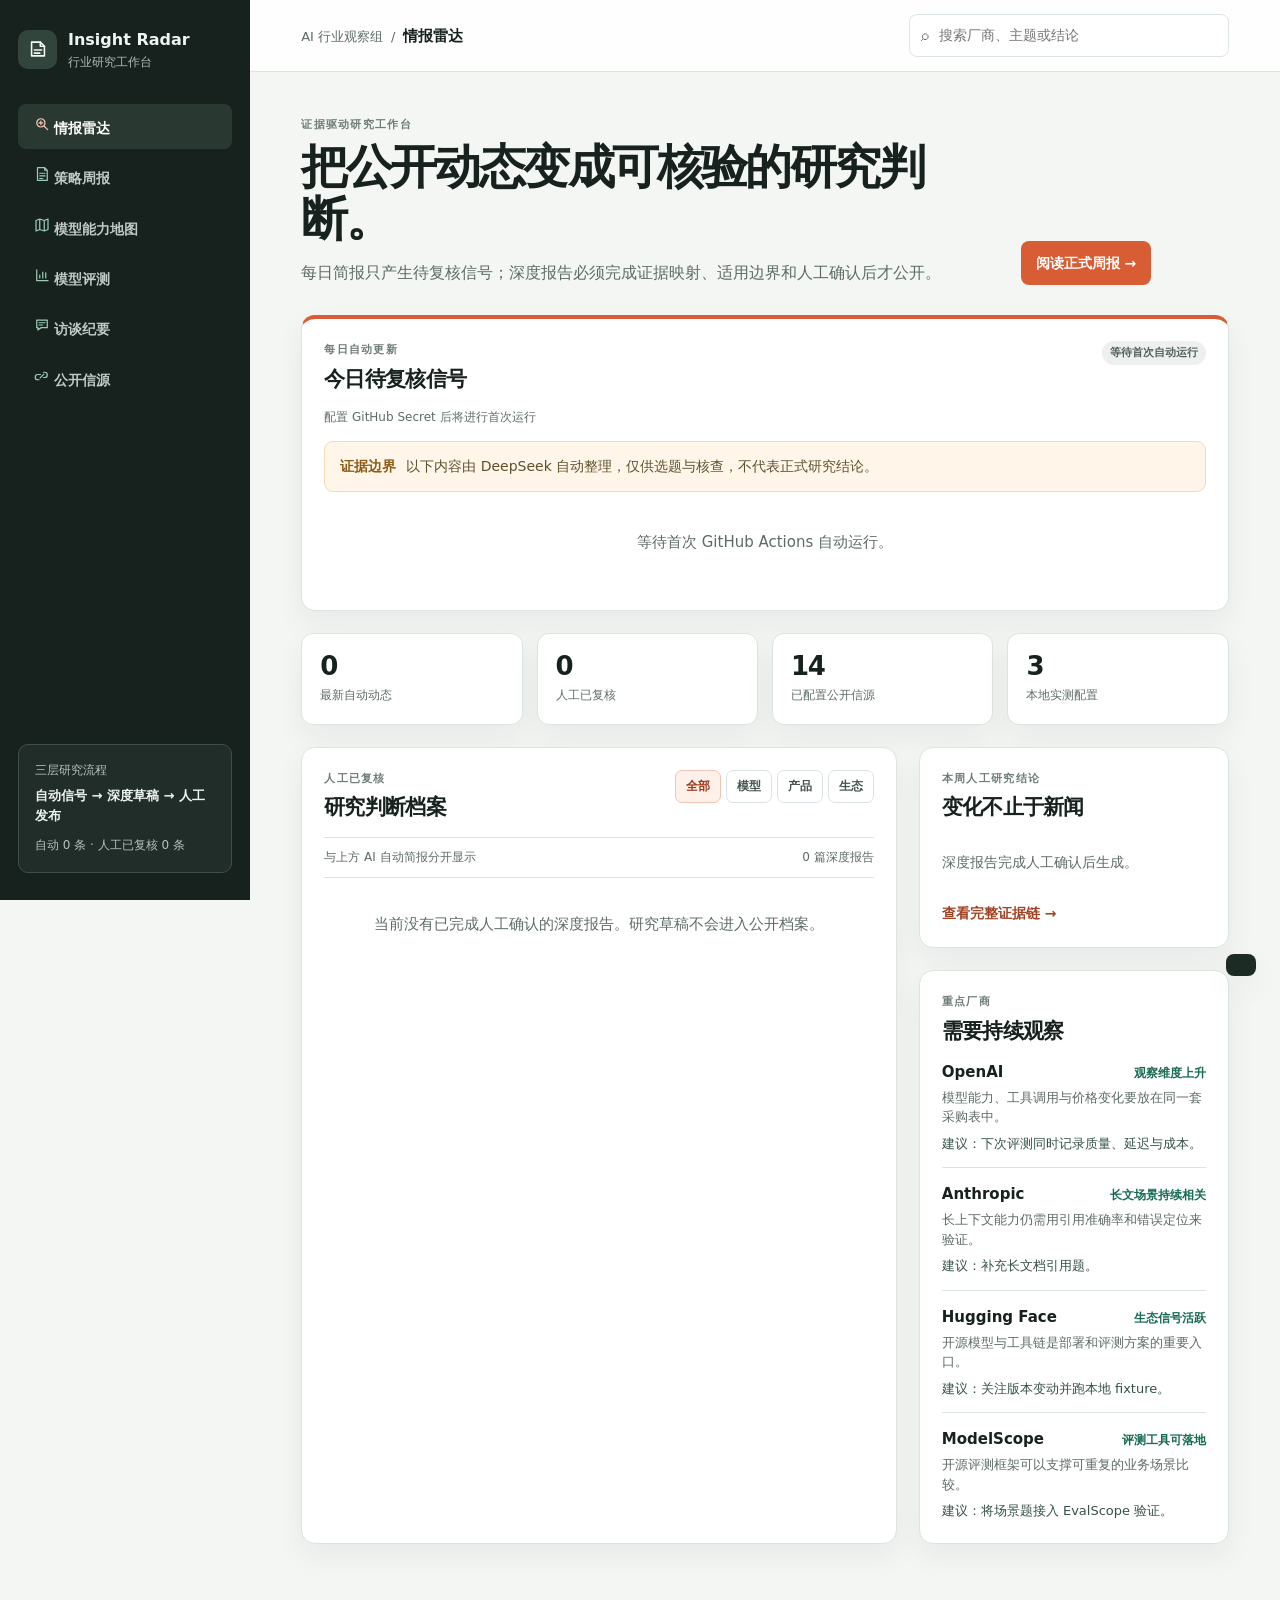
==== commit 3cc817f4: "feat: prepare evidence-driven v1 research drafts" ====
--- a/index.html
+++ b/index.html
@@ -19,13 +19,13 @@
           <a class="nav-link" href="#interview" data-view="interview"><span aria-hidden="true"><svg viewBox="0 0 24 24"><path d="M5 5.5h14v10H11l-4.5 3v-3H5zM8 9h8M8 12h5"/></svg></span>访谈纪要</a>
           <a class="nav-link" href="#sources" data-view="sources"><span aria-hidden="true"><svg viewBox="0 0 24 24"><path d="M9.5 14.5 14.5 9.5M8 17H6.5a3.5 3.5 0 0 1 0-7H10M14 7h1.5a3.5 3.5 0 1 1 0 7H14"/></svg></span>公开信源</a>
         </nav>
-        <section class="pipeline-card"><p>双轨研究流程</p><strong>公开信号 → AI 自动简报 / 人工复核</strong><span id="pipeline-status">读取本地数据中…</span></section>
+        <section class="pipeline-card"><p>三层研究流程</p><strong>自动信号 → 深度草稿 → 人工发布</strong><span id="pipeline-status">读取本地数据中…</span></section>
       </aside>
       <main>
         <header class="topbar"><div><span class="muted">AI 行业观察组</span><span class="dot">/</span><strong id="crumb">情报雷达</strong></div><label class="search"><span>⌕</span><input id="global-search" type="search" placeholder="搜索厂商、主题或结论" /></label></header>
         <section class="view is-visible" id="radar-view">
-          <div class="hero"><div><p class="eyebrow">研究工作台 · 自动简报 + 人工档案</p><h1>把公开动态变成可行动的研究判断。</h1><p class="lead">自动简报每天更新并明确标注未经人工复核；人工研究档案保留可追溯的正式判断。</p></div><a class="button primary" href="#report" data-view="report">阅读本周周报 <span>→</span></a></div>
-          <section class="panel auto-brief-panel"><div class="panel-heading"><div><p class="eyebrow">每日自动更新</p><h2>今日 AI 自动简报</h2></div><span class="tag neutral" id="auto-brief-state">等待首次运行</span></div><div class="auto-brief-meta" id="auto-brief-meta"></div><div class="notice auto-notice"><strong>证据边界</strong><span>以下研判由 DeepSeek 自动生成、未经人工复核；请点击原始来源核对。</span></div><div id="auto-brief-list" class="auto-brief-list" aria-live="polite"></div></section>
+          <div class="hero"><div><p class="eyebrow">证据驱动研究工作台</p><h1>把公开动态变成可核验的研究判断。</h1><p class="lead">每日简报只产生待复核信号；深度报告必须完成证据映射、适用边界和人工确认后才公开。</p></div><a class="button primary" href="#report" data-view="report">阅读正式周报 <span>→</span></a></div>
+          <section class="panel auto-brief-panel"><div class="panel-heading"><div><p class="eyebrow">每日自动更新</p><h2>今日待复核信号</h2></div><span class="tag neutral" id="auto-brief-state">等待首次运行</span></div><div class="auto-brief-meta" id="auto-brief-meta"></div><div class="notice auto-notice"><strong>证据边界</strong><span>以下内容由 DeepSeek 自动整理，仅供选题与核查，不代表正式研究结论。</span></div><div id="auto-brief-list" class="auto-brief-list" aria-live="polite"></div></section>
           <div class="metrics" id="metrics" aria-label="情报概览"></div>
           <div class="workbench"><section class="panel signal-panel"><div class="panel-heading signal-heading"><div><p class="eyebrow">人工已复核</p><h2>研究判断档案</h2></div><div class="filters" id="filters" aria-label="情报分类筛选"><button class="filter is-selected" data-filter="全部">全部</button><button class="filter" data-filter="模型">模型</button><button class="filter" data-filter="产品">产品</button><button class="filter" data-filter="生态">生态</button></div></div><div class="list-context"><span>与上方 AI 自动简报分开显示</span><span id="signal-count"></span></div><div id="signal-list" class="signal-list" aria-live="polite"></div></section><aside class="rail"><section class="panel"><div class="panel-heading"><div><p class="eyebrow">本周人工研究结论</p><h2>变化不止于新闻</h2></div></div><div id="weekly-preview" class="weekly-preview"></div><a class="text-link" href="#report" data-view="report">查看完整证据链 →</a></section><section class="panel"><div class="panel-heading"><div><p class="eyebrow">重点厂商</p><h2>需要持续观察</h2></div></div><div id="vendor-list" class="vendor-list"></div></section></aside></div>
         </section>
@@ -33,7 +33,7 @@
         <section class="view" id="map-view"><div class="page-title"><p class="eyebrow">模型能力地图 · 双层证据</p><h1>先区分证据，再比较模型。</h1><p class="lead">本地实测与公开资料不进入同一排行榜：前者回答“在这套场景中表现如何”，后者回答“厂商公开定位是什么”。</p></div><div class="notice"><strong>证据边界</strong><span>深色“本地实测”标签来自本项目真实 API 运行；“官方资料”仅作能力定位，未在本项目复测。</span></div><section class="panel map-filter-panel"><div class="panel-heading"><div><p class="eyebrow">筛选模型档案</p><h2>国内外模型与证据层</h2></div></div><div class="map-filters" id="model-filters"><div><span>地区</span><button class="filter is-selected" data-model-region="全部">全部</button><button class="filter" data-model-region="国内">国内</button><button class="filter" data-model-region="海外">海外</button></div><div><span>证据</span><button class="filter is-selected" data-evidence-filter="全部">全部</button><button class="filter" data-evidence-filter="local">本地实测</button><button class="filter" data-evidence-filter="official">官方资料</button></div></div><div id="model-cards" class="model-cards" aria-live="polite"></div></section><section class="map-grid"><article class="panel"><div class="panel-heading"><div><p class="eyebrow">本地实测 · 可直接比较</p><h2>业务场景对比</h2></div><span class="tag neutral">同题集、同运行边界</span></div><div class="table-wrap"><table><thead><tr><th>配置</th><th>知识问答</th><th>长文总结</th><th>结构化抽取</th><th>延迟 P50/P95</th><th>成本</th><th>建议使用场景</th></tr></thead><tbody id="scenario-compare"></tbody></table></div></article><aside class="panel"><p class="eyebrow">体验差距分析</p><h2>从指标定位体验问题</h2><div id="gap-analysis" class="gap-analysis"></div></aside></section><section class="map-grid review-grid"><article class="panel"><div class="panel-heading"><div><p class="eyebrow">人工抽样复核</p><h2>模型样本检查队列</h2></div><span class="tag neutral" id="model-review-status">待复核</span></div><p class="body-copy">每个样本需记录事实性、完整性、引用正确性、结构化可用性和问题类型；不保存模型思考过程。</p><div id="model-review-list" class="review-list"></div></article><aside class="panel"><p class="eyebrow">后端接入路线</p><h2>不复制源码，保留可替换接口</h2><p class="body-copy">EvalScope 可作为 OpenAI 兼容 API 的标准评测/性能后端；Promptfoo 预留给后续 Agent/RAG 回归测试。</p><a class="text-link" href="https://github.com/modelscope/evalscope" target="_blank" rel="noreferrer">EvalScope · Apache-2.0 ↗</a><br><a class="text-link" href="https://github.com/promptfoo/promptfoo" target="_blank" rel="noreferrer">Promptfoo · MIT ↗</a></aside></section></section>
         <section class="view" id="eval-view"><div class="page-title"><p class="eyebrow">真实 API 评测台</p><h1>用公开场景比较质量、延迟和成本</h1><p class="lead">同一厂商的模型/思考配置比较；每个指标都来自可复跑的 DeepSeek API 运行，而不是排行榜。</p></div><div class="notice" id="eval-notice"><strong>尚未运行真实评测</strong><span>评测只在本机读取 <code>DEEPSEEK_API_KEY</code>；不会上传或保存 Key。</span></div><section class="panel table-panel"><div class="panel-heading"><div><p class="eyebrow" id="eval-run-meta">公开合成题 · 30 题 · 3 组配置</p><h2>DeepSeek 配置比较</h2></div><span class="tag neutral" id="eval-review-state">人工复核待完成</span></div><div class="table-wrap"><table><thead><tr><th>配置</th><th>质量</th><th>引用命中</th><th>JSON 合法</th><th>延迟 p50 / p95</th><th>成本</th><th>失败率</th></tr></thead><tbody id="eval-body"></tbody></table></div></section><section class="panel" id="dual-review-panel"><div class="panel-heading"><div><p class="eyebrow">AI 初评 + 人工确认</p><h2>双重验证汇总</h2></div><span class="tag neutral" id="dual-review-status">加载中</span></div><div id="dual-review-summary" class="body-copy"></div></section><section class="eval-followup" id="eval-followup" aria-live="polite"></section></section>
         <section class="view" id="interview-view"><div class="page-title"><p class="eyebrow">访谈纪要</p><h1>把授权转写整理成可验证的观点</h1><p class="lead">本页为结构化模板，不包含或伪造真实专家访谈。</p></div><section class="panel interview-template"><div class="notice"><strong>模拟输入</strong><span>以下内容只演示字段结构；真实访谈须取得授权并保留原始转写。</span></div><div class="note-grid"><div><p class="eyebrow">背景</p><h2>企业 AI 采购决策：从能力比较到交付确定性</h2><p class="body-copy">访谈对象、时间与原文在正式使用时必须可追溯。</p></div><div><p class="eyebrow">关键观点</p><ul><li>把数据治理、权限审计与模型能力一起评估。</li><li>用可复现的业务评测替代一次性演示。</li></ul></div><div><p class="eyebrow">待验证问题</p><ul><li>长尾问题的人工兜底率是多少？</li><li>不同模型路由后的成本变化如何？</li></ul></div><div><p class="eyebrow">行动项</p><ul class="check-list"><li>补充 10 条已授权业务问题</li><li>记录异常样本与人工判断</li></ul></div></div></section></section>
-        <section class="view" id="sources-view"><div class="page-title"><p class="eyebrow">公开信源与自动化状态</p><h1>来源不是装饰，是研究证据。</h1><p class="lead">同一批公开元数据进入两个出口：AI 自动简报直接发布但标注未复核；正式研究判断仍需人工审核。</p></div><div class="notice"><strong>双轨流程</strong><span>公开信源 → AI 自动简报（未复核） / SQLite 人工审核 → 正式研究档案</span></div><div id="source-catalog" class="source-grid"></div><section class="panel source-howto"><p class="eyebrow">研究管线</p><code>python scripts/collect_public_sources.py</code><br><code>python scripts/monitor_public_pages.py</code><p class="body-copy">每天北京时间 08:00 自动运行；最多分析 10 条、费用上限 ¥1。失败不会覆盖上一份成功简报。</p><a class="text-link" href="feed.xml">订阅已审核情报 RSS →</a></section></section>
+        <section class="view" id="sources-view"><div class="page-title"><p class="eyebrow">公开信源与自动化状态</p><h1>来源不是装饰，是研究证据。</h1><p class="lead">自动管线只生成待复核信号；正式研究必须补齐具体证据、反例与边界，并由项目负责人确认。</p></div><div class="notice"><strong>三层流程</strong><span>公开信源 → AI 待复核信号 → 深度研究草稿 → 人工确认后的正式报告</span></div><div id="source-catalog" class="source-grid"></div><section class="panel source-howto"><p class="eyebrow">研究管线</p><code>python scripts/collect_public_sources.py</code><br><code>python scripts/monitor_public_pages.py</code><p class="body-copy">每天北京时间 08:00 自动运行；最多分析 10 条、费用上限 ¥1。失败不会覆盖上一份成功简报。</p><a class="text-link" href="feed.xml">订阅正式研究 RSS →</a></section></section>
       </main>
     </div>
     <div class="toast" id="toast" role="status" aria-live="polite"></div>
--- a/styles.css
+++ b/styles.css
@@ -5,9 +5,12 @@
 @media(max-width:720px){.shell{display:block}.sidebar{height:auto;position:static;padding:16px;gap:15px}.sidebar nav{display:flex;overflow:auto;gap:5px}.nav-link{white-space:nowrap;padding:8px 9px}.pipeline-card{display:none}.topbar{height:auto;padding:12px 16px;align-items:flex-start;flex-direction:column;gap:9px}.search{width:100%}.view{padding:30px 16px 42px}.hero{display:block}.hero .button{display:inline-block;margin-top:20px}.metrics{grid-template-columns:repeat(2,1fr)}.metric{padding:14px}.workbench{gap:16px}.panel{padding:17px}.rail{grid-template-columns:1fr;gap:16px}.signal-detail-row{grid-template-columns:62px 1fr}.signal h3{font-size:18px}.source-grid,.note-grid,.insight-grid,.method-grid{grid-template-columns:1fr}.report-layout{gap:16px}.panel-heading{display:block}.filters{margin-top:12px}.list-context{align-items:flex-start}.page-title h1{font-size:32px}}
 .detail-page{max-width:940px;margin:auto;padding:46px 24px 70px}.detail-card{margin-top:20px;padding:clamp(22px,5vw,48px);background:#fff;border:1px solid var(--line);border-radius:16px;box-shadow:var(--shadow)}.detail-top{display:flex;gap:10px;align-items:center;flex-wrap:wrap;color:var(--muted);font-size:13px}.detail-card h1{font-size:clamp(30px,5vw,48px);letter-spacing:-.055em;line-height:1.15;margin:12px 0 32px}.detail-card h2{font-size:18px;margin:28px 0 7px}.detail-card p{font-size:15px}.detail-conclusion{font-size:18px!important;font-weight:750;line-height:1.7}.detail-grid{display:grid;grid-template-columns:1fr 1fr;gap:25px}.detail-card ul{padding-left:20px}.detail-card li{margin:7px 0}.evidence-list{display:grid;gap:10px}.evidence-list article{padding:12px;border-radius:8px;background:#f6f8f6}.evidence-list a{font-weight:750;color:#356c5a}.evidence-list p,.source-note{margin:5px 0 0!important;color:var(--muted);font-size:13px!important}.detail-nav{display:flex;justify-content:space-between;gap:12px;margin-top:20px}.detail-nav .button{background:#fff;color:#43524c;border:1px solid var(--line)}
 @media(max-width:720px){.detail-page{padding:30px 16px 42px}.detail-grid{grid-template-columns:1fr}.detail-card h1{font-size:32px}}
+.review-banner{display:flex;justify-content:space-between;gap:12px;flex-wrap:wrap;margin:18px 0 10px;padding:12px 14px;border-radius:9px;font-size:13px}.review-banner strong{font-size:14px}.review-pending{background:#fff5e8;border:1px solid #efd7ad;color:#775620}.review-complete{background:#edf6f1;border:1px solid #c9dfd3;color:#2e6954}.executive-block{margin:0 0 28px;padding:20px 22px;border-left:4px solid var(--accent);background:#f8f5f1;border-radius:0 10px 10px 0}.section-kicker{margin:0!important;color:#9b4122;font-size:12px!important;font-weight:800;letter-spacing:.1em}.research-question{font-size:18px!important;font-weight:700;line-height:1.65}.section-heading{display:flex;justify-content:space-between;align-items:baseline;gap:12px;border-bottom:1px solid var(--line);margin:28px 0 12px}.section-heading h2{margin:0 0 8px}.section-heading span{font-size:12px;color:var(--muted)}.reasoning-list{display:grid;gap:10px}.reasoning-list article{display:grid;grid-template-columns:34px 1fr;gap:10px;padding:14px 15px;background:#f6f8f6;border-radius:9px}.reasoning-list p{margin:0;line-height:1.75}.reasoning-index{display:grid;place-items:center;align-self:start;width:28px;height:28px;border-radius:50%;background:#e4ece8;color:#315c4d;font-size:11px;font-weight:850}.evidence-ref{color:#a24222;font-size:12px;font-weight:800;text-decoration:none}.inline-refs{white-space:nowrap}.boundary-section{padding:18px 20px 22px;margin-top:28px;border:1px solid #ead9c4;border-radius:12px;background:#fffaf4}.boundary-section h2{margin-top:0}.boundary-section h3{font-size:14px;margin:8px 0;color:#74552d}.boundary-section .reasoning-list article{background:#fff}.decision-grid{display:grid;grid-template-columns:repeat(3,1fr);gap:12px}.decision-grid article{padding:15px;border:1px solid var(--line);border-radius:9px}.decision-grid span{font-size:12px;font-weight:800;color:var(--green)}.decision-grid p{margin:6px 0 0}.action-table{display:grid;gap:12px}.action-table article{padding:16px;border:1px solid var(--line);border-radius:10px}.action-table>article>strong{display:block;font-size:15px;margin-bottom:10px}.action-table dl{display:grid;grid-template-columns:repeat(3,1fr);gap:10px;margin:0}.action-table dl div{padding:8px 10px;background:#f6f8f6;border-radius:7px}.action-table dt{font-size:11px;color:var(--muted)}.action-table dd{margin:2px 0 0;font-size:13px}.confidence-grid{display:grid;grid-template-columns:repeat(3,1fr);gap:10px}.confidence-grid article{padding:13px;text-align:center;background:#17211e;color:#fff;border-radius:9px}.confidence-grid strong,.confidence-grid span{display:block}.confidence-grid strong{font-size:22px}.confidence-grid span{font-size:11px;color:#b9c7c0}.confidence-note{padding:12px 14px;background:#f6f8f6;border-radius:8px}.evidence-list article{scroll-margin-top:20px}.evidence-meta{display:flex;gap:7px;flex-wrap:wrap;margin-bottom:7px;color:var(--muted);font-size:11px}.evidence-meta span{padding:2px 7px;background:#e9eeeb;border-radius:999px}.evidence-meta .evidence-code{background:#17211e;color:#fff;font-weight:800}
+@media(max-width:720px){.decision-grid,.action-table dl,.confidence-grid{grid-template-columns:1fr}.section-heading{display:block}.reasoning-list article{grid-template-columns:30px 1fr}.review-banner{display:block}.review-banner span{display:block;margin-top:4px}}
 .map-filter-panel{margin-top:28px}.map-filters{display:flex;gap:18px;flex-wrap:wrap;padding-top:14px;border-top:1px solid var(--line)}.map-filters>div{display:flex;align-items:center;gap:6px;flex-wrap:wrap}.map-filters>div>span{font-size:12px;font-weight:800;color:var(--muted);margin-right:2px}.model-cards{display:grid;grid-template-columns:repeat(3,minmax(0,1fr));gap:16px;margin-top:20px}.model-card{border:1px solid var(--line);border-radius:12px;padding:18px;background:#fcfdfc}.model-card-top{display:flex;align-items:flex-start;justify-content:space-between;gap:10px}.model-card h3{font-size:19px;line-height:1.25;margin:0}.model-version{font-size:12px;color:var(--muted);margin:5px 0 12px}.capability-tags{display:flex;flex-wrap:wrap;gap:6px;margin-bottom:15px}.capability-tags span{padding:3px 7px;border-radius:999px;background:var(--green-soft);color:#27634f;font-size:11px;font-weight:700}.model-card dl{display:grid;gap:8px;margin:0}.model-card dl div{display:grid;grid-template-columns:62px 1fr;gap:8px;font-size:13px}.model-card dt{color:var(--muted)}.model-card dd{margin:0}.model-local-metric,.model-public-note,.model-limit{font-size:12px;line-height:1.55;margin:14px 0 0}.model-local-metric{color:#176b52;font-weight:750}.model-public-note{color:#8b5c17}.model-limit{padding-top:10px;border-top:1px solid var(--line);color:var(--muted)}.model-evidence-links{display:grid;gap:5px;margin-top:10px}.model-evidence-links a{font-size:12px;color:#356c5a;text-decoration:underline;text-underline-offset:2px}.evidence-local{background:#dff1e8;color:#176b52}.evidence-official{background:#fff1dc;color:#885a16}.map-grid{display:grid;grid-template-columns:minmax(0,1.5fr) minmax(300px,.6fr);gap:22px;margin-top:22px}.map-grid h2{font-size:21px;line-height:1.3;margin:0}.gap-analysis{display:grid;gap:11px;margin-top:16px}.gap-card{padding:13px;border-left:3px solid var(--accent);background:#f6f8f6;border-radius:8px}.gap-card .tag{display:inline-block;margin-bottom:7px}.gap-card strong{display:block;font-size:14px}.gap-card p{font-size:13px;line-height:1.55;margin:5px 0;color:#45534d}.gap-card .action{color:#275a49;font-weight:650}.review-grid{grid-template-columns:minmax(0,1.25fr) minmax(300px,.5fr)}.review-list{display:grid;gap:8px;margin-top:14px}.review-list article{display:grid;grid-template-columns:1.15fr .55fr 1.45fr .7fr;gap:8px;align-items:center;padding:10px;border:1px solid var(--line);border-radius:8px;font-size:12px}.review-list article span{color:var(--muted)}.model-observation strong{display:block;font-size:14px}.model-observation p{font-size:13px;line-height:1.55;color:#45534d;margin:6px 0 12px}
 @media(max-width:1000px){.model-cards{grid-template-columns:repeat(2,minmax(0,1fr))}.map-grid,.review-grid{grid-template-columns:1fr}}
 @media(max-width:720px){.model-cards{grid-template-columns:1fr}.map-filters{display:grid;gap:10px}.review-list article{grid-template-columns:1fr 1fr}.review-list article span:nth-child(3){grid-column:1/-1}}
 .auto-brief-panel{margin-bottom:22px;border-top:4px solid var(--accent)}.auto-brief-meta{display:flex;gap:18px;flex-wrap:wrap;color:var(--muted);font-size:12px}.auto-notice{margin:14px 0 4px}.auto-brief-list{display:grid}.auto-signal{padding:21px 0;border-bottom:1px solid var(--line)}.auto-signal:last-child{border-bottom:0}.auto-signal h3{font-size:19px;line-height:1.4;margin:10px 0 8px;letter-spacing:-.02em}.tag.auto{background:#fce6df;color:#a43c1d}.auto-weekly-panel{margin-top:28px;border-left:4px solid var(--accent)}.auto-judgement .evidence{margin-top:12px}
+.signal-evidence-preview{display:grid;grid-template-columns:92px 1fr;gap:10px;margin:10px 0 14px;padding:12px;border-left:3px solid #6da88c;background:#f2f6f3;border-radius:0 8px 8px 0;font-size:13px;line-height:1.6}.signal-evidence-preview strong{color:#356c5a}.signal-evidence-preview span{color:#46564f}
 @media(max-width:720px){.auto-brief-meta{display:grid;gap:2px}.auto-signal{padding:18px 0}.auto-signal h3{font-size:18px}.auto-notice{display:block}}
 .brand-mark{background:#31453c}.brand-mark svg{width:22px;height:22px;fill:none;stroke:#f4f7f5;stroke-width:1.7;stroke-linecap:round;stroke-linejoin:round}.nav-link>span{display:inline-flex;align-items:center;justify-content:center;width:25px;height:20px;color:#9acbb5}.nav-link>span svg{width:18px;height:18px;fill:none;stroke:currentColor;stroke-width:1.65;stroke-linecap:round;stroke-linejoin:round}.nav-link:hover>span,.nav-link.is-active>span{color:#f2c6b6}
